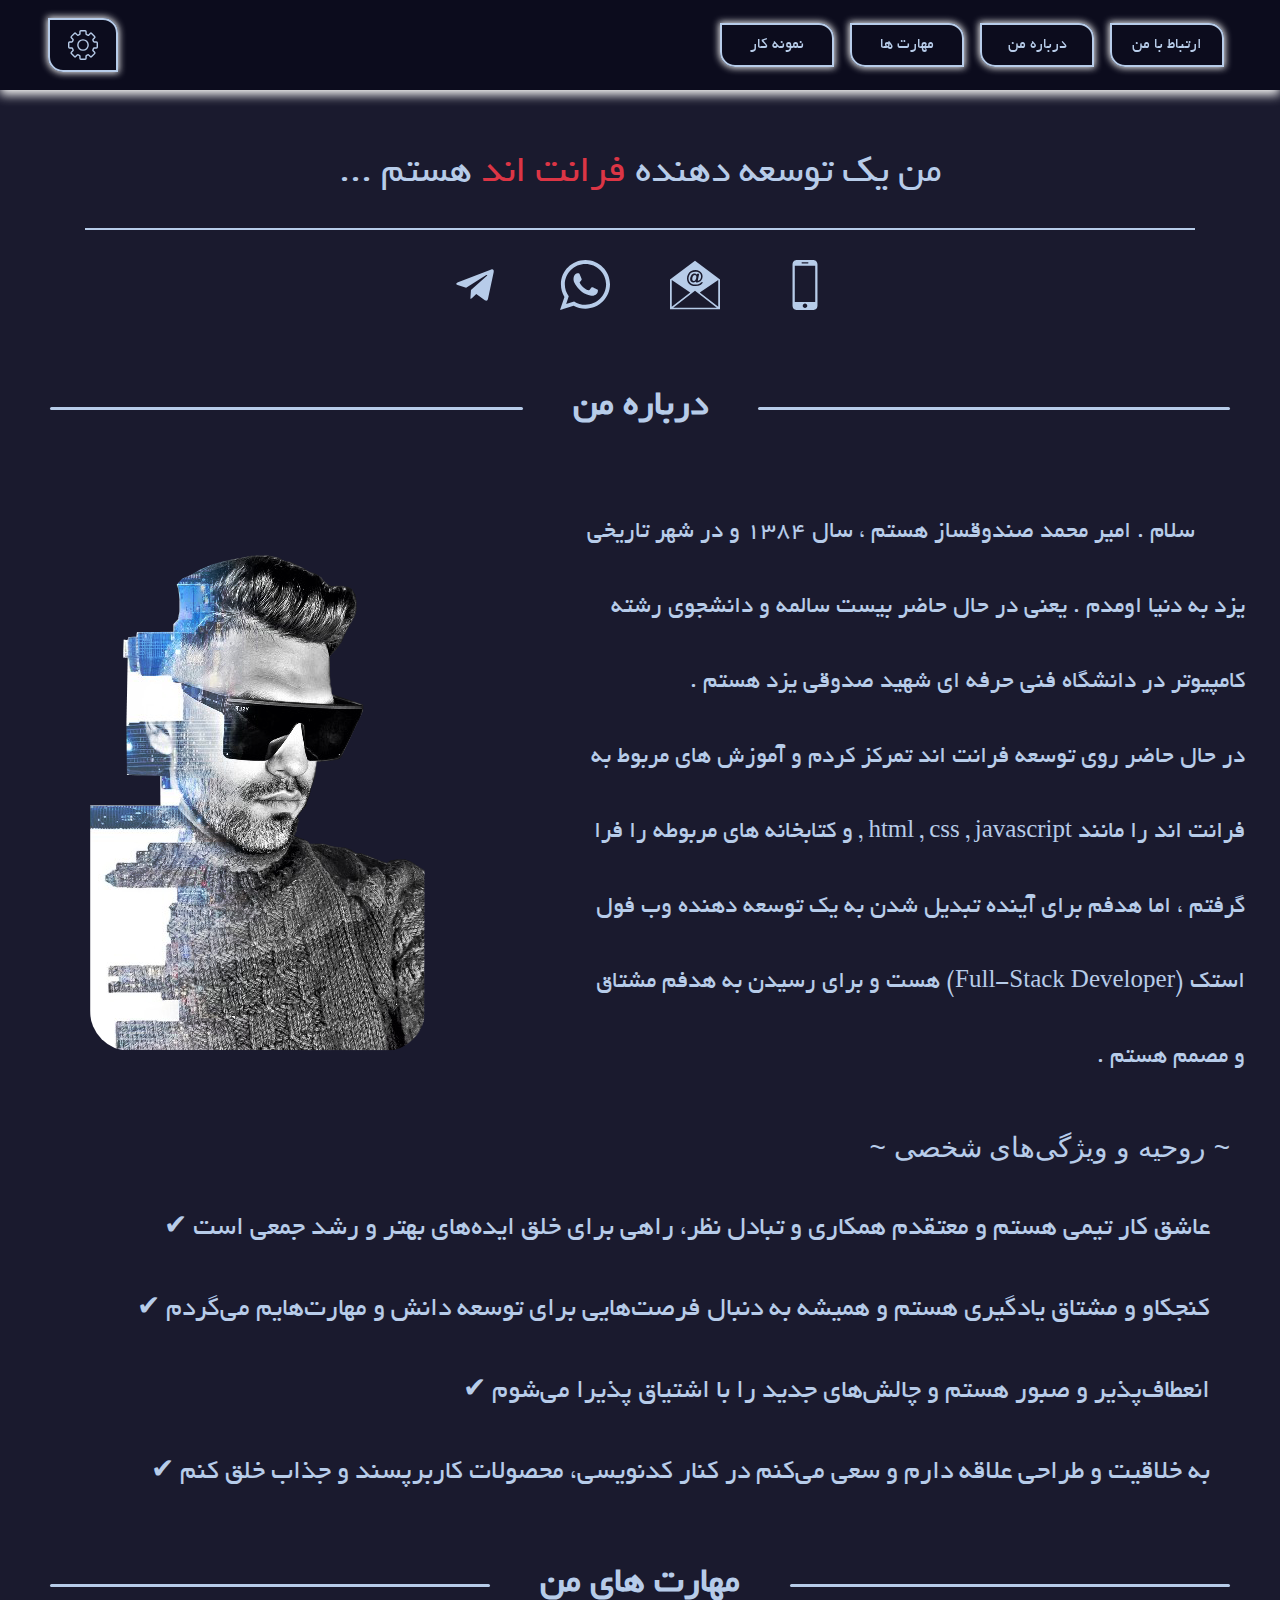
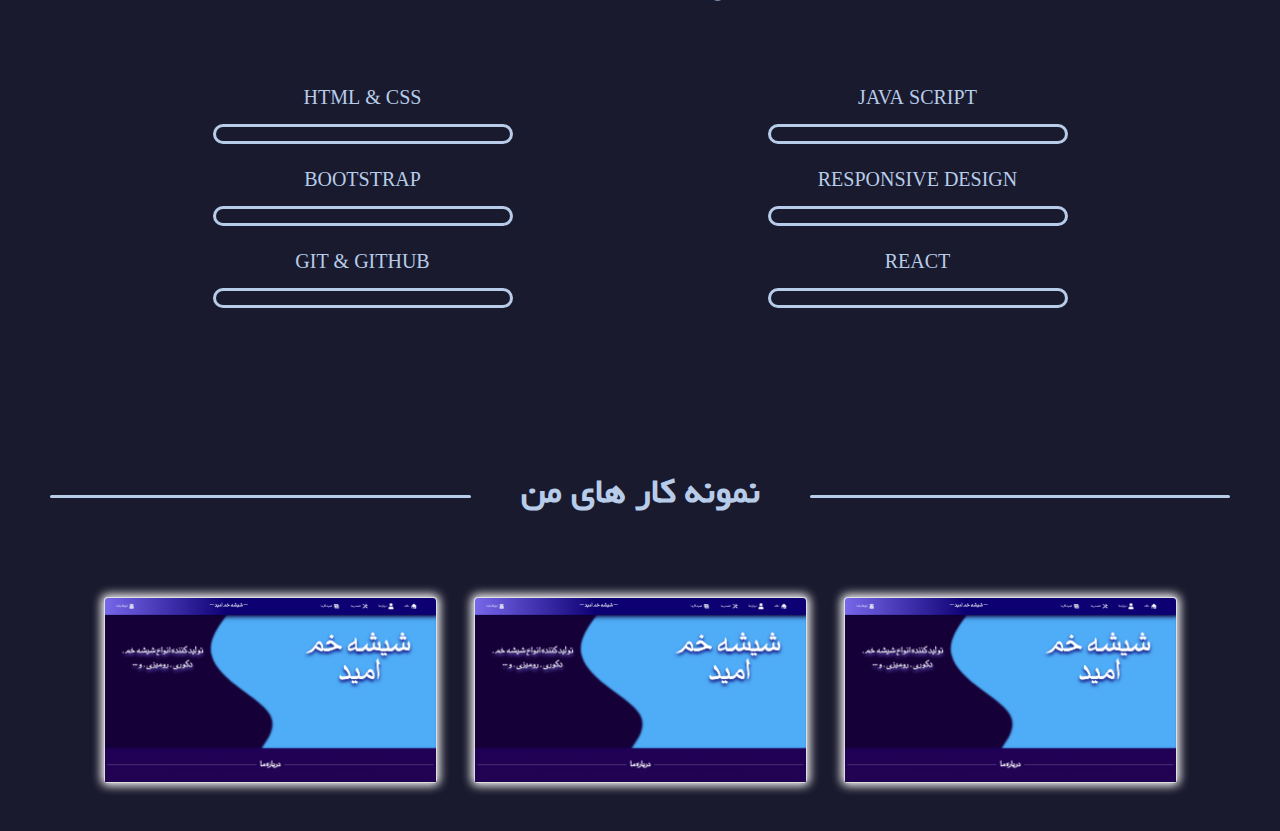
==== index.html @ 73af77d0 "set target _blank" ====
<!DOCTYPE html>
<html lang="en">
  <head>
    <meta charset="UTF-8" />
    <meta name="viewport" content="width=device-width, initial-scale=1.0" />
    <meta
      name="google-site-verification"
      content="hA2cEcBnHkca68DsJ3HwuoeUpoVHyg4Tw67omE3c-Tk"
    />
    <link rel="stylesheet" href="css/bootstrap.min.css" />
    <link rel="stylesheet" href="css/style_personalSite.css" />

    <title>AmirMohammad Sandoghsaz</title>
  </head>
  <body class="">
    <!--HEADER-->

    <header class="header">
      <nav class="header-nav">
        <div class="d-flex">
          <button
            class="header-setting-icon btn"
            type="button"
            data-toggle="modal"
            data-target="#myModal"
          >
            <?xml version="1.0" ?><svg
              data-name="Livello 1"
              id="Livello_1"
              class="img-setting"
              viewBox="0 0 128 128"
              xmlns="http://www.w3.org/2000/svg"
            >
              <title />
              <path
                d="M64,39A25,25,0,1,0,89,64,25,25,0,0,0,64,39Zm0,44A19,19,0,1,1,83,64,19,19,0,0,1,64,83Z"
              />
              <path
                d="M121,48h-8.93a1,1,0,0,1-.94-.68,49.9,49.9,0,0,0-2-4.85,1,1,0,0,1,.18-1.15L115.62,35a7,7,0,0,0,0-9.9L102.89,12.38a7,7,0,0,0-9.9,0l-6.31,6.31a1,1,0,0,1-1.15.18,49.76,49.76,0,0,0-4.85-2,1,1,0,0,1-.68-.94V7a7,7,0,0,0-7-7H55a7,7,0,0,0-7,7v8.93a1,1,0,0,1-.68.94,49.9,49.9,0,0,0-4.85,2,1,1,0,0,1-1.15-.18L35,12.38a7,7,0,0,0-9.9,0L12.38,25.11a7,7,0,0,0,0,9.9l6.31,6.31a1,1,0,0,1,.18,1.15,49.76,49.76,0,0,0-2,4.85,1,1,0,0,1-.94.68H7a7,7,0,0,0-7,7V73a7,7,0,0,0,7,7h8.93a1,1,0,0,1,.94.68,49.9,49.9,0,0,0,2,4.85,1,1,0,0,1-.18,1.15L12.38,93a7,7,0,0,0,0,9.9l12.73,12.73a7,7,0,0,0,9.9,0l6.31-6.31a1,1,0,0,1,1.15-.18,49.76,49.76,0,0,0,4.85,2,1,1,0,0,1,.68.94V121a7,7,0,0,0,7,7H73a7,7,0,0,0,7-7v-8.93a1,1,0,0,1,.68-.94,49.9,49.9,0,0,0,4.85-2,1,1,0,0,1,1.15.18L93,115.62a7,7,0,0,0,9.9,0l12.73-12.73a7,7,0,0,0,0-9.9l-6.31-6.31a1,1,0,0,1-.18-1.15,49.76,49.76,0,0,0,2-4.85,1,1,0,0,1,.94-.68H121a7,7,0,0,0,7-7V55A7,7,0,0,0,121,48Zm1,25a1,1,0,0,1-1,1h-8.93a7,7,0,0,0-6.6,4.69,43.9,43.9,0,0,1-1.76,4.26,7,7,0,0,0,1.35,8l6.31,6.31a1,1,0,0,1,0,1.41L98.65,111.38a1,1,0,0,1-1.41,0l-6.31-6.31a7,7,0,0,0-8-1.35,43.88,43.88,0,0,1-4.27,1.76,7,7,0,0,0-4.68,6.6V121a1,1,0,0,1-1,1H55a1,1,0,0,1-1-1v-8.93a7,7,0,0,0-4.69-6.6,43.9,43.9,0,0,1-4.26-1.76,7,7,0,0,0-8,1.35l-6.31,6.31a1,1,0,0,1-1.41,0L16.62,98.65a1,1,0,0,1,0-1.41l6.31-6.31a7,7,0,0,0,1.35-8,43.88,43.88,0,0,1-1.76-4.27A7,7,0,0,0,15.93,74H7a1,1,0,0,1-1-1V55a1,1,0,0,1,1-1h8.93a7,7,0,0,0,6.6-4.69,43.9,43.9,0,0,1,1.76-4.26,7,7,0,0,0-1.35-8l-6.31-6.31a1,1,0,0,1,0-1.41L29.35,16.62a1,1,0,0,1,1.41,0l6.31,6.31a7,7,0,0,0,8,1.35,43.88,43.88,0,0,1,4.27-1.76A7,7,0,0,0,54,15.93V7a1,1,0,0,1,1-1H73a1,1,0,0,1,1,1v8.93a7,7,0,0,0,4.69,6.6,43.9,43.9,0,0,1,4.26,1.76,7,7,0,0,0,8-1.35l6.31-6.31a1,1,0,0,1,1.41,0l12.73,12.73a1,1,0,0,1,0,1.41l-6.31,6.31a7,7,0,0,0-1.35,8,43.88,43.88,0,0,1,1.76,4.27,7,7,0,0,0,6.6,4.68H121a1,1,0,0,1,1,1Z"
              />
            </svg>
          </button>
        </div>

        <!-- BURGER BUTTON -->
        <div class="burger-btn-wrapper open-btn">
          <div class="burger-line"></div>
          <div class="burger-line"></div>
          <div class="burger-line"></div>
          <div class="burger-line"></div>
        </div>

        <!-- NAVBAR LIST -->

        <ul class="header-list">
          <li class="nav-item">
            <a href="#contact-me-section" class="nav-link" id="contact-me"
              >ارتباط با من</a
            >
          </li>
          <li class="nav-item">
            <a href="#about" class="nav-link" id="about-me"> درباره من</a>
          </li>
          <li class="nav-item">
            <a href="#personal-skill" class="nav-link" id="skills"> مهارت ها</a>
          </li>
          <li class="nav-item">
            <a href="#sampel" class="nav-link" id="sampels">نمونه کار</a>
          </li>
        </ul>
        <!-- OVERLAY -->
      </nav>
    </header>

    <!-- MODAL SETTING -->
    <div class="modal fade" id="myModal">
      <div class="modal-dialog">
        <div class="modal-content modal-coustom">
          <!-- Modal Header -->
          <div class="modal-header modal-header-coustom" dir="rtl">
            <h4 class="modal-title" id="setting">تنظیمات</h4>
            <button
              type="button"
              class="close ml-0 btn-close"
              data-dismiss="modal"
            >
              &times;
            </button>
          </div>

          <!-- Modal body -->
          <div class="modal-body modal-body-coustom text-center" dir="rtl">
            <div class="site-mood d-flex justify-content-around">
              <h5 id="siteMood">حالت سایت :</h5>

              <div class="container-day-night- d-flex">
                <button class="day-mood">
                  <?xml version="1.0" encoding="utf-8"?>
                  <!-- Generator: Adobe Illustrator 16.0.0, SVG Export Plug-In . SVG Version: 6.00 Build 0)  -->
                  <!DOCTYPE svg PUBLIC "-//W3C//DTD SVG 1.1//EN" "http://www.w3.org/Graphics/SVG/1.1/DTD/svg11.dtd">
                  <svg
                    version="1.1"
                    id="Layer_1"
                    class="day-mood-img"
                    xmlns="http://www.w3.org/2000/svg"
                    xmlns:xlink="http://www.w3.org/1999/xlink"
                    x="0px"
                    y="0px"
                    width="128px"
                    height="128px"
                    viewBox="0 0 128 128"
                    enable-background="new 0 0 128 128"
                    xml:space="preserve"
                  >
                    <g>
                      <g>
                        <path
                          d="M64,20c2.211,0,4-1.789,4-4V8c0-2.211-1.789-4-4-4s-4,1.789-4,4v8C60,18.211,61.789,20,64,20z M64,108
        c-2.211,0-4,1.789-4,4v8c0,2.211,1.789,4,4,4s4-1.789,4-4v-8C68,109.789,66.211,108,64,108z M120,60h-8c-2.211,0-4,1.789-4,4
        s1.789,4,4,4h8c2.211,0,4-1.789,4-4S122.211,60,120,60z M16,60H8c-2.211,0-4,1.789-4,4s1.789,4,4,4h8c2.211,0,4-1.789,4-4
        S18.211,60,16,60z M100.77,21.574l-5.656,5.656c-1.563,1.563-1.563,4.094,0,5.656s4.094,1.563,5.656,0l5.656-5.656
        c1.563-1.563,1.563-4.094,0-5.656S102.332,20.012,100.77,21.574z M27.23,95.113l-5.656,5.656c-1.563,1.563-1.563,4.094,0,5.656
        s4.094,1.563,5.656,0l5.656-5.656c1.563-1.563,1.563-4.094,0-5.656S28.793,93.551,27.23,95.113z M27.23,32.887
        c1.563,1.563,4.094,1.563,5.656,0s1.563-4.094,0-5.656l-5.656-5.656c-1.563-1.563-4.094-1.563-5.656,0s-1.563,4.094,0,5.656
        L27.23,32.887z M100.77,95.113c-1.563-1.563-4.094-1.563-5.656,0s-1.563,4.094,0,5.656l5.656,5.656
        c1.563,1.563,4.094,1.563,5.656,0s1.563-4.094,0-5.656L100.77,95.113z M64,28c-19.883,0-36,16.117-36,36s16.117,36,36,36
        s36-16.117,36-36S83.883,28,64,28z M64,92c-15.438,0-28-12.563-28-28s12.563-28,28-28s28,12.563,28,28S79.438,92,64,92z"
                        />
                      </g>
                    </g>
                  </svg>
                </button>

                <button class="night-mood">
                  <?xml version="1.0" encoding="iso-8859-1"?>
                  <!-- Generator: Adobe Illustrator 16.0.0, SVG Export Plug-In . SVG Version: 6.00 Build 0)  -->
                  <!DOCTYPE svg PUBLIC "-//W3C//DTD SVG 1.1//EN" "http://www.w3.org/Graphics/SVG/1.1/DTD/svg11.dtd">
                  <svg
                    version="1.1"
                    class="night-mood-img"
                    id="Capa_1"
                    xmlns="http://www.w3.org/2000/svg"
                    xmlns:xlink="http://www.w3.org/1999/xlink"
                    x="0px"
                    y="0px"
                    width="679.189px"
                    height="679.189px"
                    viewBox="0 0 679.189 679.189"
                    style="enable-background: new 0 0 679.189 679.189"
                    xml:space="preserve"
                  >
                    <g>
                      <path
                        d="M634.419,249.837c-11.261-41.715-30.148-80.709-57.585-117.478c-27.437-36.686-60.594-66.942-100.471-89.613
      C437.41,20.569,395.653,5.977,351.16,0.206c-9.233-1.154-16.455,2.556-21.253,10.8c-4.873,8.409-4.188,16.571,1.542,23.99
      c36.786,47.486,56.793,100.825,60.668,160.76c3.858,59.522-9.621,114.923-39.415,166.943
      c-26.241,45.754-61.749,82.028-107.816,108.574c-45.903,26.464-95.45,39.406-148.394,39.406c-17,0-29.753-0.741-38.252-2.308
      c-9.662-0.742-16.793,2.803-21.253,10.8c-4.814,8.656-4.683,16.652,1.542,24.732c28.937,37.593,62.268,66.776,98.929,87.717
      c55.31,31.657,111.683,47.568,169.259,47.568c59.902,0,115.879-15.581,168.485-46.332c52.894-31.08,94.815-72.63,125.211-125.228
      c22.936-39.736,37.099-82.358,42.507-127.536C648.327,334.834,645.565,291.223,634.419,249.837z M563.313,483.64
      c-26.604,46.002-62.993,82.358-108.979,108.986c-45.985,26.629-95.062,39.819-147.619,39.819
      c-52.556,0-102.029-13.521-148.006-40.231c-21.262-12.283-38.64-25.474-52.944-38.994c58.739-1.566,113.233-17.396,163.852-47.568
      c50.627-30.091,90.668-70.734,120.183-121.683c29.612-51.114,45.021-106.267,45.598-165.376
      c0.585-59.193-12.754-114.428-40.569-165.459c22.021,7.337,42.004,16.818,59.894,27.041
      c84.131,48.146,135.723,134.956,146.077,223.745C607.823,364.348,595.449,428.074,563.313,483.64z"
                      />
                    </g>
                    <g></g>
                    <g></g>
                    <g></g>
                    <g></g>
                    <g></g>
                    <g></g>
                    <g></g>
                    <g></g>
                    <g></g>
                    <g></g>
                    <g></g>
                    <g></g>
                    <g></g>
                    <g></g>
                    <g></g>
                  </svg>
                </button>
              </div>
            </div>

            <div class="site-language d-flex justify-content-around">
              <h5 id="siteLanguage">زبان سایت :</h5>
              <div class="dropdown d-flex">
                <button
                  dir="rtl"
                  type="button"
                  class="btn dropdown-toggle language-btn"
                  data-toggle="dropdown"
                >
                  فارسی
                </button>

                <div class="dropdown-menu language-menu text-center">
                  <a class="dropdown-item languages" href="#fa">فارسی</a>
                  <a class="dropdown-item languages" href="#en">English</a>
                  <a class="dropdown-item languages" href="#ar">العربیه</a>
                </div>
              </div>
            </div>
          </div>
        </div>
      </div>
    </div>

    <!-- BANER SITE -->

    <section
      class="section container text-center"
      id="contact-me-section"
      dir="rtl"
    >
      <h1 class="baner-site" id="siteBaner">
        من یک توسعه دهنده <span class="text-danger">فرانت اند</span> هستم ...
      </h1>
      <div class="line"></div>
      <div class="contact d-flex justify-content-center">
        <a target="_blank" type="button" href="tel:09104057136" class="btn-contact">
          <?xml version="1.0" encoding="iso-8859-1"?>
          <!-- Generator: Adobe Illustrator 16.0.0, SVG Export Plug-In . SVG Version: 6.00 Build 0)  -->
          <!DOCTYPE svg PUBLIC "-//W3C//DTD SVG 1.1//EN" "http://www.w3.org/Graphics/SVG/1.1/DTD/svg11.dtd">
          <svg
            version="1.1"
            class="img-contact"
            id="Capa_1"
            xmlns="http://www.w3.org/2000/svg"
            xmlns:xlink="http://www.w3.org/1999/xlink"
            x="0px"
            y="0px"
            width="792px"
            height="792px"
            viewBox="0 0 792 792"
            style="enable-background: new 0 0 792 792"
            xml:space="preserve"
          >
            <g>
              <path
                d="M521.806,792c0,0,71.889,0,71.889-71.997V71.997C593.694,0,521.806,0,521.806,0H270.194c0,0-71.889,0-71.889,71.997
              v648.006C198.306,792,270.194,792,270.194,792H521.806z M396,762.022c-19.841,0-35.944-16.104-35.944-35.944
              c0-19.842,16.103-35.944,35.944-35.944c19.842,0,35.944,16.103,35.944,35.944C431.944,745.919,415.842,762.022,396,762.022z
               M342.083,43.888c0-4.457,2.121-7.944,4.78-7.944h98.272c2.624,0,4.781,3.559,4.781,7.944v2.121c0,4.457-2.157,7.944-4.781,7.944
              h-98.272c-2.624,0-4.78-3.559-4.78-7.944V43.888z M234.25,89.861h323.5v575.111h-323.5V89.861z"
              />
            </g>
            <g></g>
            <g></g>
            <g></g>
            <g></g>
            <g></g>
            <g></g>
            <g></g>
            <g></g>
            <g></g>
            <g></g>
            <g></g>
            <g></g>
            <g></g>
            <g></g>
            <g></g>
          </svg>
        </a>

        <a target="_blank" type="button" href="mailto:amireyone@gmail.com" class="btn-contact">
          <?xml version="1.0" encoding="iso-8859-1"?>
          <!-- Generator: Adobe Illustrator 16.0.0, SVG Export Plug-In . SVG Version: 6.00 Build 0)  -->
          <!DOCTYPE svg PUBLIC "-//W3C//DTD SVG 1.1//EN" "http://www.w3.org/Graphics/SVG/1.1/DTD/svg11.dtd">
          <svg
            version="1.1"
            class="img-contact"
            id="Capa_1"
            xmlns="http://www.w3.org/2000/svg"
            xmlns:xlink="http://www.w3.org/1999/xlink"
            x="0px"
            y="0px"
            width="79.536px"
            height="79.536px"
            viewBox="0 0 79.536 79.536"
            style="enable-background: new 0 0 79.536 79.536"
            xml:space="preserve"
          >
            <g>
              <path
                d="M39.773,1.31L0,31.004v47.222h79.536V31.004L39.773,1.31z M28.77,22.499
		c1.167-2.133,2.775-3.739,4.815-4.805c2.035-1.075,4.357-1.616,6.983-1.616c2.214,0,4.191,0.435,5.921,1.292
		c1.729,0.87,3.045,2.094,3.967,3.687c0.9,1.595,1.367,3.334,1.367,5.217c0,2.247-0.694,4.279-2.082,6.097
		c-1.74,2.292-3.961,3.436-6.68,3.436c-0.732,0-1.279-0.122-1.654-0.38c-0.365-0.262-0.621-0.632-0.743-1.129
		c-1.022,1.012-2.231,1.52-3.589,1.52c-1.465,0-2.679-0.507-3.643-1.509c-0.966-1.012-1.447-2.361-1.447-4.031
		c0-2.084,0.578-3.966,1.743-5.672c1.416-2.084,3.218-3.13,5.424-3.13c1.571,0,2.731,0.601,3.475,1.805l0.331-1.468h3.5
		l-1.998,9.479c-0.125,0.606-0.187,0.986-0.187,1.163c0,0.228,0.052,0.38,0.149,0.497c0.099,0.111,0.223,0.165,0.357,0.165
		c0.436,0,0.979-0.248,1.646-0.769c0.901-0.663,1.627-1.574,2.181-2.695c0.554-1.129,0.839-2.299,0.839-3.508
		c0-2.165-0.782-3.977-2.352-5.445c-1.573-1.45-3.77-2.185-6.578-2.185c-2.393,0-4.417,0.487-6.077,1.468
		c-1.66,0.966-2.913,2.343-3.765,4.114c-0.839,1.76-1.258,3.607-1.258,5.52c0,1.856,0.479,3.552,1.411,5.074
		c0.945,1.533,2.26,2.641,3.956,3.345c1.696,0.697,3.643,1.046,5.828,1.046c2.097,0,3.909-0.293,5.432-0.881
		c1.522-0.587,2.739-1.457,3.666-2.641h2.807c-0.88,1.792-2.227,3.192-4.049,4.215c-2.092,1.163-4.64,1.74-7.644,1.74
		c-2.918,0-5.426-0.487-7.542-1.468c-2.121-0.986-3.689-2.434-4.73-4.35c-1.028-1.918-1.535-4.008-1.535-6.268
		C27.017,26.952,27.595,24.64,28.77,22.499z M2.804,31.941l29.344,19.68L2.804,74.333V31.941z M5.033,75.844l34.74-26.885
		l34.729,26.885H5.033z M76.729,74.333L47.391,51.621l29.339-19.68V74.333z M41.205,24.661c0.466,0.531,0.699,1.295,0.699,2.292
		c0,0.891-0.174,1.856-0.513,2.879c-0.334,1.036-0.743,1.826-1.209,2.361c-0.318,0.375-0.658,0.652-0.992,0.826
		c-0.439,0.249-0.906,0.37-1.41,0.37c-0.674,0.006-1.23-0.264-1.691-0.794c-0.45-0.531-0.673-1.346-0.673-2.465
		c0-0.839,0.158-1.805,0.487-2.889c0.329-1.088,0.81-1.916,1.453-2.509c0.647-0.588,1.346-0.881,2.1-0.881
		C40.162,23.856,40.749,24.125,41.205,24.661z"
              />
            </g>
            <g></g>
            <g></g>
            <g></g>
            <g></g>
            <g></g>
            <g></g>
            <g></g>
            <g></g>
            <g></g>
            <g></g>
            <g></g>
            <g></g>
            <g></g>
            <g></g>
            <g></g>
          </svg>
        </a>

        <a target="_blank" type="button" href="https://wa.me/+989104057136" class="btn-contact">
          <?xml version="1.0" encoding="iso-8859-1"?>
          <!-- Generator: Adobe Illustrator 16.0.0, SVG Export Plug-In . SVG Version: 6.00 Build 0)  -->
          <!DOCTYPE svg PUBLIC "-//W3C//DTD SVG 1.1//EN" "http://www.w3.org/Graphics/SVG/1.1/DTD/svg11.dtd">
          <svg
            version="1.1"
            id="Capa_1"
            class="img-contact"
            xmlns="http://www.w3.org/2000/svg"
            xmlns:xlink="http://www.w3.org/1999/xlink"
            x="0px"
            y="0px"
            width="90px"
            height="90px"
            viewBox="0 0 90 90"
            style="enable-background: new 0 0 90 90"
            xml:space="preserve"
          >
            <g>
              <path
                id="WhatsApp"
                d="M90,43.841c0,24.213-19.779,43.841-44.182,43.841c-7.747,0-15.025-1.98-21.357-5.455L0,90l7.975-23.522
		c-4.023-6.606-6.34-14.354-6.34-22.637C1.635,19.628,21.416,0,45.818,0C70.223,0,90,19.628,90,43.841z M45.818,6.982
		c-20.484,0-37.146,16.535-37.146,36.859c0,8.065,2.629,15.534,7.076,21.61L11.107,79.14l14.275-4.537
		c5.865,3.851,12.891,6.097,20.437,6.097c20.481,0,37.146-16.533,37.146-36.857S66.301,6.982,45.818,6.982z M68.129,53.938
		c-0.273-0.447-0.994-0.717-2.076-1.254c-1.084-0.537-6.41-3.138-7.4-3.495c-0.993-0.358-1.717-0.538-2.438,0.537
		c-0.721,1.076-2.797,3.495-3.43,4.212c-0.632,0.719-1.263,0.809-2.347,0.271c-1.082-0.537-4.571-1.673-8.708-5.333
		c-3.219-2.848-5.393-6.364-6.025-7.441c-0.631-1.075-0.066-1.656,0.475-2.191c0.488-0.482,1.084-1.255,1.625-1.882
		c0.543-0.628,0.723-1.075,1.082-1.793c0.363-0.717,0.182-1.344-0.09-1.883c-0.27-0.537-2.438-5.825-3.34-7.977
		c-0.902-2.15-1.803-1.792-2.436-1.792c-0.631,0-1.354-0.09-2.076-0.09c-0.722,0-1.896,0.269-2.889,1.344
		c-0.992,1.076-3.789,3.676-3.789,8.963c0,5.288,3.879,10.397,4.422,11.113c0.541,0.716,7.49,11.92,18.5,16.223
		C58.2,65.771,58.2,64.336,60.186,64.156c1.984-0.179,6.406-2.599,7.312-5.107C68.398,56.537,68.398,54.386,68.129,53.938z"
              />
            </g>
            <g></g>
            <g></g>
            <g></g>
            <g></g>
            <g></g>
            <g></g>
            <g></g>
            <g></g>
            <g></g>
            <g></g>
            <g></g>
            <g></g>
            <g></g>
            <g></g>
            <g></g>
          </svg>
        </a>

        <a target="_blank" type="button" href="https://t.me/Amireyone10" class="btn-contact">
          <?xml version="1.0" encoding="UTF-8"?><!DOCTYPE svg PUBLIC "-//W3C//DTD SVG 1.1//EN" "http://www.w3.org/Graphics/SVG/1.1/DTD/svg11.dtd">
          <svg
            xmlns="http://www.w3.org/2000/svg"
            xmlns:xlink="http://www.w3.org/1999/xlink"
            version="1.1"
            id="mdi-telegram"
            width="24"
            height="24"
            class="img-contact"
            viewBox="0 0 24 24"
          >
            <path
              d="M9.78,18.65L10.06,14.42L17.74,7.5C18.08,7.19 17.67,7.04 17.22,7.31L7.74,13.3L3.64,12C2.76,11.75 2.75,11.14 3.84,10.7L19.81,4.54C20.54,4.21 21.24,4.72 20.96,5.84L18.24,18.65C18.05,19.56 17.5,19.78 16.74,19.36L12.6,16.3L10.61,18.23C10.38,18.46 10.19,18.65 9.78,18.65Z"
            />
          </svg>
        </a>
      </div>
    </section>

    <!-- SECTION ABOUT -->

    <section class="section text-right" id="about">
      <div class="line-text mb-5" id="info-us">درباره من</div>

      <div class="content row">
        <div class="my-img col-lg-5 col-md-12 col-12 m-auto">
          <img src="./img/Untitled-1.png" alt="" class="my-img-img" />
        </div>

        <div class="text-about col-lg-7 col-md-12 col-12 m-auto">
          <p class="p-about" dir="rtl" id="p-about">
            سلام . <b>امیر محمد صندوقساز</b> هستم ، سال 1384 و در شهر تاریخی یزد
            به دنیا اومدم . یعنی در حال حاضر بیست سالمه و دانشجوی رشته کامپیوتر
            در دانشگاه فنی حرفه ای شهید صدوقی یزد هستم . <br />
            در حال حاضر روی توسعه فرانت اند تمرکز کردم و آموزش های مربوط به
            فرانت اند را مانند <b>html , css , javascript</b> , و
            <b>کتابخانه های مربوطه</b> را فرا گرفتم ، اما هدفم برای آینده تبدیل
            شدن به یک <b>توسعه دهنده وب فول استک (Full-Stack Developer) </b>هست
            و برای رسیدن به هدفم مشتاق و مصمم هستم . <br />
          </p>
        </div>
      </div>

      <div class="personal-characteristic text-about" dir="rtl">


        <h3 class="mb-4" id="personal-characteristic">~ روحیه و ویژگی‌های شخصی ~<h3>


        <ul dir="ltr" class="personal-characteristic-list">
          <li id="personal-item1" class="mt-5">
            ✔ عاشق کار تیمی هستم و معتقدم همکاری و تبادل نظر، راهی برای خلق
            ایده‌های بهتر و رشد جمعی است
          </li>
          <li id="personal-item2" class="mt-5">
            ✔ کنجکاو و مشتاق یادگیری هستم و همیشه به دنبال فرصت‌هایی برای توسعه
            دانش و مهارت‌هایم می‌گردم
          </li>
          <li id="personal-item3" class="mt-5">
            ✔ انعطاف‌پذیر و صبور هستم و چالش‌های جدید را با اشتیاق پذیرا می‌شوم
          </li>
          <li id="personal-item4" class="mt-5">
            ✔ به خلاقیت و طراحی علاقه دارم و سعی می‌کنم در کنار کدنویسی، محصولات
            کاربرپسند و جذاب خلق کنم
          </li>
        </ul>
      </div>
    </section>
    <!-- SECTION PERSONAL-SKILL -->
    <section class="section" id="personal-skill">
      <div class="line-text mb-5" id="my-skills">مهارت های من</div>

      <div class="container row skill-items-contaner text-center w-100">
        <div class="skill text-center col-md-6 col-12">
          <label for="html" class="text-skill mb-2 mt-4">HTML & CSS</label>
          <div class="skill-item m-auto" name="html">
            <div class="skill-level html"></div>
          </div>
        </div>

        <div class="skill text-center col-md-6 col-12">
          <label for="html" class="text-skill mb-2 mt-4">JAVA SCRIPT</label>
          <div class="skill-item m-auto" name="html">
            <div class="skill-level javascript"></div>
          </div>
        </div>
        <div class="skill text-center col-md-6 col-12">
          <label for="html" class="text-skill mb-2 mt-4">BOOTSTRAP</label>
          <div class="skill-item m-auto" name="html">
            <div class="skill-level boot"></div>
          </div>
        </div>
        <div class="skill text-center col-md-6 col-12">
          <label for="html" class="text-skill mb-2 mt-4"
            >RESPONSIVE DESIGN</label
          >
          <div class="skill-item m-auto" name="html">
            <div class="skill-level responsive"></div>
          </div>
        </div>
        <div class="skill text-center col-md-6 col-12">
          <label for="html" class="text-skill mb-2 mt-4">GIT & GITHUB</label>
          <div class="skill-item m-auto" name="html">
            <div class="skill-level git"></div>
          </div>
        </div>
        <div class="skill text-center col-md-6 col-12">
          <label for="html" class="text-skill mb-2 mt-4">REACT</label>
          <div class="skill-item m-auto" name="html">
            <div class="skill-level react"></div>
          </div>
        </div>
      </div>
    </section>

    <!-- SECTION SAMPELS -->

    <section class="section mb-5" id="sampel">
      <div class="line-text mb-5" id="my-sampels">نمونه کار های من</div>

      <div class="container row m-auto">
        <div class="col-xl-4 col-lg-4 col-sm-6 col-6 p-0 mt-4">
          <div
            class="card sampel m-auto"
            data-toggle="tooltip"
            title="شیشه خم امید"
          >
            <a target="_blank" href="https://amireyone.github.io/Shihe_Kham_Omid/">
              <img src="./img/shishe2.png" class="card-img-top" alt="" />
            </a>
          </div>
        </div>
        <div class="col-xl-4 col-lg-4 col-sm-6 col-6 p-0 mt-4">
          <div class="card sampel m-auto">
            <a target="_blank" href="https://amireyone.github.io/Shihe_Kham_Omid/">
              <img src="./img/shishe2.png" class="card-img-top" alt="" />
            </a>
          </div>
        </div>
        <div class="col-xl-4 col-lg-4 col-sm-6 col-6 p-0 mt-4">
          <div class="card sampel m-auto">
            <a  target="_blank" href="https://amireyone.github.io/Shihe_Kham_Omid/">
              <img src="./img/shishe2.png" class="card-img-top" alt="" />
            </a>
          </div>
        </div>
      </div>
    </section>

    <script src="https://cdn.jsdelivr.net/npm/jquery@3.7.1/dist/jquery.slim.min.js"></script>
    <script src="https://cdn.jsdelivr.net/npm/popper.js@1.16.1/dist/umd/popper.min.js"></script>
    <script src="https://cdn.jsdelivr.net/npm/bootstrap@4.6.2/dist/js/bootstrap.bundle.min.js"></script>
    <script src="js/js_personalSite.js"></script>
    <script src="js/language_site.js"></script>
  </body>
</html>
---- css/style_personalSite.css ----
* {
  margin: 0;
  padding: 0;
  box-sizing: border-box;
}
@font-face {
  font-family: "b yekan";
  src: url("../font/Yekan.ttf");
}
:root {
  --bg-dark: #e6f2ff;
  --text-dark: #1e3a8a;
  --bg-nav-dark: #9ee3cc;
  --bg-nav-dark-shadow: rgba(10, 2, 60, 0.726);
  --bg-opened-nav-dark: #9ee3ccbe;
  --skill-level: rgb(3, 15, 85);
  --bg-nav-item : #10b981;
}

.dark-them {
  --bg-dark: #1a1a2e;
  --bg-nav-dark: #0c0c1d;
  --text-dark: #b7cce9;
  --bg-opened-nav-dark: #13131dea;
  --bg-nav-dark-shadow: #f5f5f5;
  --skill-level: rgb(189, 187, 221);
  --bg-nav-item : #281c41;
}

body {
  background: var(--bg-dark);
}

html {
  scroll-behavior: smooth;
}
a {
  text-decoration: none;
  color: inherit;
}
a:hover {
  color: inherit;
}
ul {
  list-style-type: none;
}

/* header */

.header {
  background: var(--bg-nav-dark);
  color: var(--text-dark);
  font-family: "b yekan";
  font-weight: normal;
  padding: 0.5rem 3rem;
  box-shadow: 0 5px 10px var(--bg-nav-dark-shadow);
  position: fixed;
  width: 100%;
  top: 0;
  left: 0;
  z-index: 100000;
}
.header .header-nav {
  display: flex;
  align-items: center;
  justify-content: space-between;
  margin: 5px 0;
}

/* header contact me */
.header .header-contactMe,
.header-setting-icon {
  flex-direction: column;
  text-align: center;
  width: 100px;
  border: 2px solid var(--text-dark);
  padding: 10px;
  border-radius: 0px 15px 0px 15px;
  transition: all 0.3s;
  cursor: pointer;
  box-shadow: 0px 0px 7px 1px var(--bg-nav-dark-shadow);
}
.header .header-contactMe:hover,
.header-setting-icon:hover {
  transform: scale(1.1);
  -webkit-transform: scale(1.1);
  -moz-transform: scale(1.1);
  -ms-transform: scale(1.1);
  -o-transform: scale(1.1);
}
.header .header-nav .header-contactMe .contact-link {
  height: 100%;
  width: 100%;
  margin: 0 auto;
}
.img-setting {
  width: 30px;
  fill: var(--text-dark);
}
.header-setting-icon {
  width: 70px;
  background-color: transparent;
}


/* header list */

.header .header-list {
  display: flex;
  align-items: center;
  
  direction: rtl;
  margin: 0;
}
.header .header-list .nav-item {
  margin: 10px 0.5rem;
  width: fit-content;
  border: 2px solid var(--text-dark);
  border-radius: 0px 15px 0px 15px;
  transition: all 0.3s;
  box-shadow: 0px 0px 7px 1px var(--bg-nav-dark-shadow);
  text-align: center;
  -webkit-transition: all 0.3s;
  -moz-transition: all 0.3s;
  -ms-transition: all 0.3s;
  -o-transition: all 0.3s;
}
.header .header-list .nav-item .nav-link {
  display: inline-block;
  min-width: 110px;
}
.header .header-list .nav-item:hover {
  transform: scale(1.1);
  -webkit-transform: scale(1.1);
}

/* burger button */

.header .header-nav .burger-btn-wrapper {
  width: 35px;
  height: 27px;
  flex-direction: column;
  align-items: center;
  justify-content: space-between;
  cursor: pointer;
  display: none;
  position: relative;
  z-index: 99;
}
.header .header-nav .burger-btn-wrapper .burger-line {
  width: 100%;
  height: 3px;
  border-radius: 10px;
  background: var(--text-dark);
  transition: all 0.3s ease;
  transform-origin: 1px;
  transition: all 0.3s;
}

/* open burger button */

.header .header-nav .burger-btn-wrapper.open-btn.change-icon .burger-line {
  background: var(--text-dark);
  transition: all 0.3s;
}

.header .header-nav .burger-btn-wrapper.open-btn.change-icon div:nth-child(1) {
  transform: translateX(15px) rotate(30deg);
  transition: all 0.3s;
  width: 70%;
}
.header .header-nav .burger-btn-wrapper.open-btn.change-icon div:nth-child(2) {
  opacity: 1;
  transform: translatey(-8px) translateX(-10px);
  width: 75%;
}
.header .header-nav .burger-btn-wrapper.open-btn.change-icon div:nth-child(3) {
  transform: translatey(8px) translateX(-10px);
  width: 75%;
}
.header .header-nav .burger-btn-wrapper.open-btn.change-icon div:nth-child(4) {
  transform: translateX(15px) rotate(-30deg);
  width: 70%;
}

/* SETTING MODAL */

/* site mood */
#myModal{
  z-index: 111111111;
}
.modal-coustom{
  box-shadow: 0px 0px 30px 10px var(--bg-nav-dark-shadow);
  border-radius: 20px;
 
}

.modal-header-coustom {
  font-family: "b yekan";
  background-color: var(--bg-nav-dark);
  color: var(--text-dark);
  border-radius: 20px 20px 0px 0px;

}
.modal-body-coustom {
  background-color: var(--bg-dark);
  color: var(--text-dark);
  height: 300px;
  border-radius:  0px 0px 20px 20px;
 
}
.btn-close {
  color: var(--text-dark);
  border: none;
}

.site-mood {
  font-family: "b yekan";
  display: flex;
  justify-content: center;
  align-items: center;
}
.day-mood,
.night-mood {
  background-color: transparent;
  border: none;
  cursor: pointer;
  transition: all 0.3s;
  margin: 10px 10px;
  box-shadow: 0px 0px 5px 3px var(--bg-nav-dark-shadow);
  padding: 10px;
  border: 2px solid var(--text-dark);
  border-radius: 0px 15px 0px 15px;
  transition: all 0.3s;
}
.day-mood-img,
.night-mood-img {
  width: 30px;
  height: 30px;
  background-color: transparent;
  fill: var(--text-dark);
}
.day-mood:hover,
.night-mood:hover {
  transform: scale(1.05);
}
/* langueges */
.img-language {
}
.img-language-icon {
  width: 50px;
  fill: var(--text-dark);
}
.site-language {
  margin-top: 40px;
  display: flex;
  font-family: "b yekan";
  
}
.language-btn {
  background-color: transparent;
  color: var(--text-dark);
  border-radius: 0px 15px 0px 15px;
  border: 2px solid var(--text-dark);
  box-shadow: 0px 0px 5px 3px var(--bg-nav-dark-shadow);
  width: 130px;
  margin-left: 10px;
}
.language-menu {
  background-color: transparent;
  border: none;
}
.languages {
  color: var(--text-dark) !important;
  border-radius: 0px 15px 0px 15px;
  border: 2px solid var(--text-dark);
  margin-top: 3px;
  cursor: pointer;
}

#contact-me-section{
  padding-top: 150px;
}

.baner-site {
  color: var(--text-dark);
  font-family: "b yekan";
}
.line {
  width: 100%;
  border-top: 2px solid var(--text-dark);
  margin-top: 30px;
}
.btn-contact {
  width: 70px;
  cursor: pointer;
  background: transparent;
  border: none;
  margin: 20px;
  padding: 10px;
  border-radius: 10px;
  transition: all 0.3s;
  
}
.btn-contact:hover {
  /*box-shadow: 0px 0px 7px 1px var(--bg-nav-dark-shadow);
  */transform: rotate(20deg);
 
}
.btn-contact .img-contact {
  width: 100%;
  height: 100%;
  fill: var(--text-dark);
  transition: all 0.5s;
  
}


.line-text {
  padding-top: 40px;
  display: flex;
  align-items: center;
  font-size: 38px;
  font-weight: bold;
  font-family: "b yekan";
  color: var(--text-dark);
}

.line-text::before,
.line-text::after {
  content: "";
  flex: 1;
  height: 3px;
  background-color: var(--text-dark);
  margin: 0 50px;
  border-radius: 3px;

}

.content{
  position: relative;
  z-index: -1 !important;
}
.text-about {
  padding: 10px 50px;
  color: var(--text-dark);
  font-size: 25px;
  line-height: 75px;
}
.p-about {
  text-indent: 2em;
  font-family: "b yekan";
  font-weight: 100;
}
.personal-characteristic-list {
  list-style-type: none !important;
  margin-right: 20px;
  font-family: "b yekan";
}
.my-img-img {
  border-radius: 40px;
}
.my-img {
  text-align: center;
  width: 100%;
}

    /* skill section */

    .skill-items-contaner{
      display: flex;
      margin: 0 auto;
      position: relative;
      z-index: -1;
      font-family: "b yekan";
      
    }
    #personal-skill{
      margin-bottom: 120px ; 
     
    }
    .text-skill{
      color: var(--text-dark);
      font-size: 20px;
    
    }
    .skill{
      align-items: center;
      
      
    }
    .skill-item{
      width: 300px;
      height: 20px;
      border-radius: 20px;
      border: 3px solid var(--text-dark);
      
      
}
.skill-level{
  width: 0;
  height: 100%;
  background-color: var(--skill-level);
  border-radius: 7px;
  transition: all 3s;
  z-index: 1 !important;
}

.skill-level.html.active {
  width: 80%
}
.skill-level.javascript.active{
  width: 60%;
}
.skill-level.boot.active{
  width: 60%;
}
.skill-level.responsive.active{
  width: 70%;
}
.skill-level.git.active{
  width: 30%;
}
.skill-level.react.active{
  width: 5%;
}

/* sampel */
.sampel{
  width: 90%;
  transition: all 0.3s;
  box-shadow: 0px 0px 10px 3px var(--bg-nav-dark-shadow);

}
.sampel:hover{
  transform: translateY(-10px);
  -webkit-transform: translateY(-10px);
  -moz-transform: translateY(-10px);
  -ms-transform: translateY(-10px);
  -o-transform: translateY(-10px);
}



    /* MOBILE STYLE */

@media screen and (max-width: 850px) {
  .header .header-nav {
    justify-content: space-between;
  }

  .header .header-nav .burger-btn-wrapper {
    display: flex;
  }

  .header .header-list {
    width: 100%;
    position: fixed;
    flex-direction: column;
    justify-content: center;
    background: var(--bg-opened-nav-dark);
    height: 100vh;
    right: -100%;
    top: 0;
    color: white;
    z-index: 13;
    transition: all 0.5s;
    backdrop-filter: blur(3px);
  }
  .header .header-list .nav-item .nav-link:hover {
    color: #f08 !important;
  }

  .header .header-nav.open-list .header-list {
    right: 0;
  }
  .header .header-nav {
    padding: 10px;
  }
  .header .header-list .nav-item {
    margin: 10px 0.5rem;
    border: 1px solid var(--text-dark) !important;
    width: 250px;
    color: var(--text-dark);
    text-align: center;
    border-radius: 0px 15px 0px 15px;
    transition: all 0.3s;
    background:var(--bg-nav-item);
    box-shadow: 0px 0px 7px 1px rgb(11, 9, 53);
  }
  .my-img-img {
    width: 50%;
  }
  .baner-site {
    font-size: 30px;
  }
}

@media screen and (max-width: 500px) {
  .header .header-nav {
    justify-content: space-between;
  }

  .header .header-nav .burger-btn-wrapper {
    display: flex;
  }
.header{
  padding-left: 10px;
  padding-right: 10px;
  }
.header .header-contactMe,
.header-setting-icon {
  flex-direction: column;
  text-align: center;
  width: 90px;
  border: 2px solid var(--text-dark);
  padding: 10px;
  border-radius: 0px 15px 0px 15px;
  transition: all 0.3s;
  cursor: pointer;
  box-shadow: 0px 0px 7px 1px var(--bg-nav-dark-shadow);
}
.header-setting-icon {
  width: 50px;
  background-color: transparent;
}

.p-about{
  font-size: 16px;
  line-height: 45px;
}
.personal-characteristic{
  font-size: 17px;
  line-height: 45px;

  
}
.personal-skil h3 {
  font-size: 22px;
}

.line-text{
  font-size: 30px;
}
.text-about{
  padding: 18px;
}


}
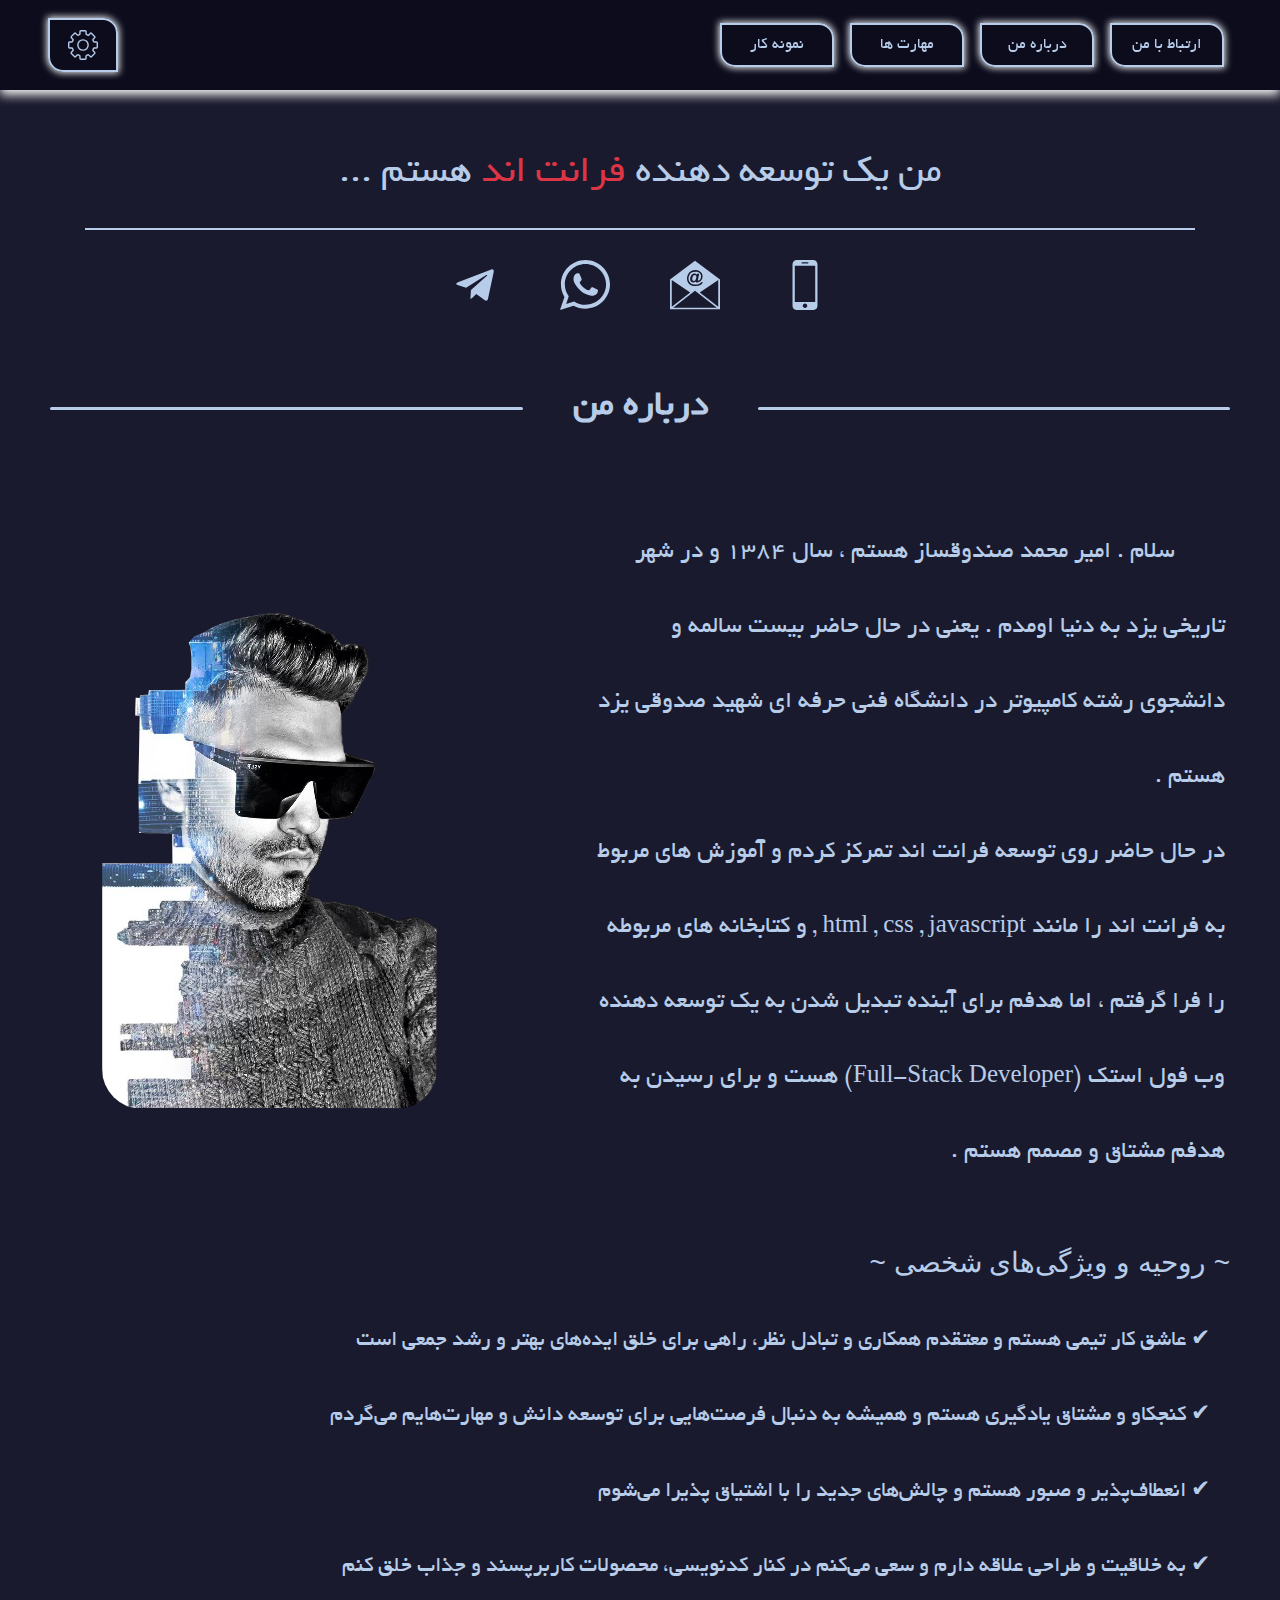
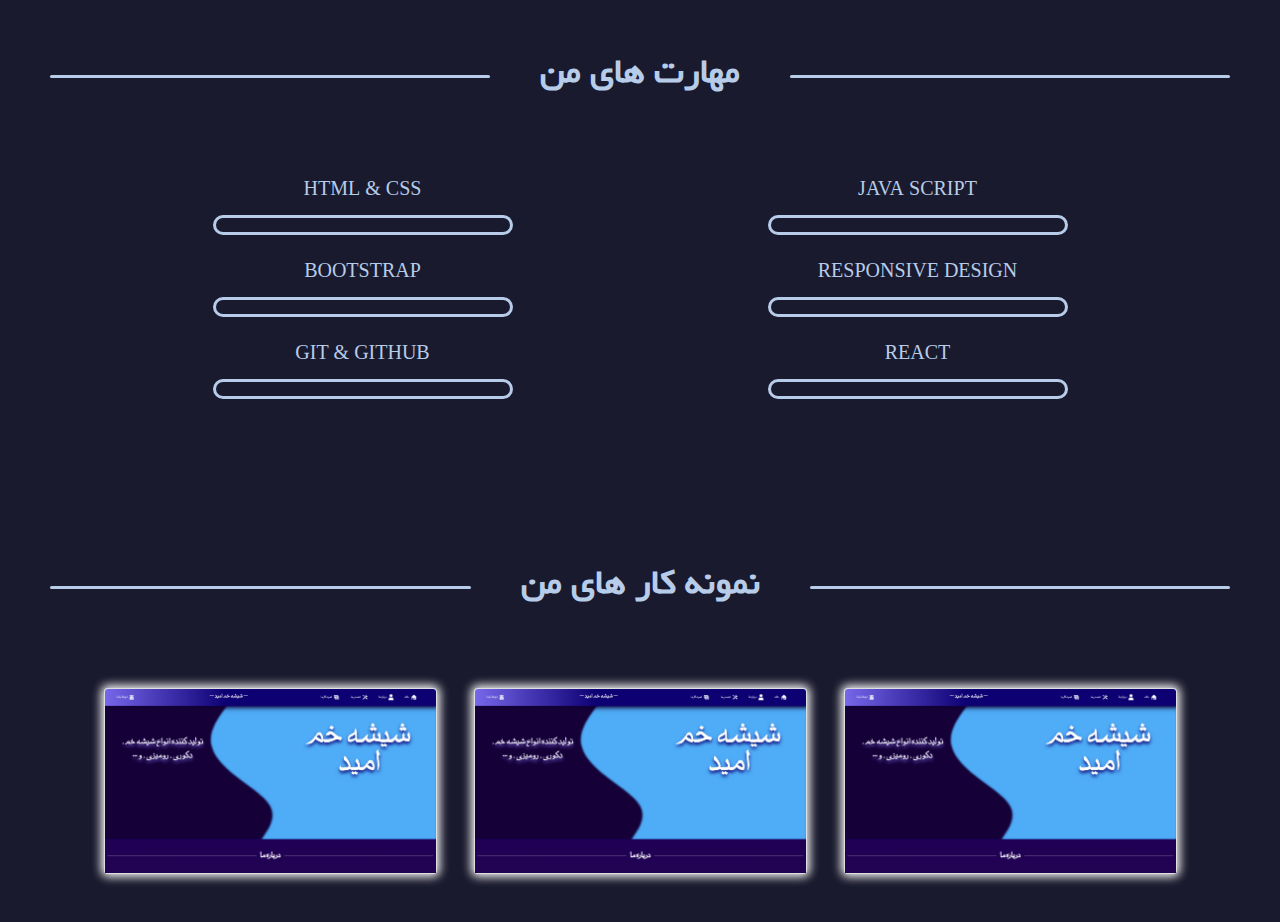
==== commit af13be50: "change some item" ====
--- a/index.html
+++ b/index.html
@@ -12,10 +12,10 @@
 
     <title>AmirMohammad Sandoghsaz</title>
   </head>
-  <body class="">
+  <body>
     <!--HEADER-->
 
-    <header class="header">
+    <header class="header" >
       <nav class="header-nav">
         <div class="d-flex">
           <button
@@ -74,7 +74,7 @@
 
     <!-- MODAL SETTING -->
     <div class="modal fade" id="myModal">
-      <div class="modal-dialog">
+      <div class="modal-dialog modal-coustom-org">
         <div class="modal-content modal-coustom">
           <!-- Modal Header -->
           <div class="modal-header modal-header-coustom" dir="rtl">
@@ -427,7 +427,7 @@
         <h3 class="mb-4" id="personal-characteristic">~ روحیه و ویژگی‌های شخصی ~<h3>
 
 
-        <ul dir="ltr" class="personal-characteristic-list">
+        <ul dir="rtl" class="personal-characteristic-list">
           <li id="personal-item1" class="mt-5">
             ✔ عاشق کار تیمی هستم و معتقدم همکاری و تبادل نظر، راهی برای خلق
             ایده‌های بهتر و رشد جمعی است
--- a/css/style_personalSite.css
+++ b/css/style_personalSite.css
@@ -340,6 +340,7 @@
 .content{
   position: relative;
   z-index: -1 !important;
+  padding: 20px;
 }
 .text-about {
   padding: 10px 50px;
@@ -356,6 +357,7 @@
   list-style-type: none !important;
   margin-right: 20px;
   font-family: "b yekan";
+  font-size: 23px ;
 }
 .my-img-img {
   border-radius: 40px;
@@ -459,7 +461,7 @@
     flex-direction: column;
     justify-content: center;
     background: var(--bg-opened-nav-dark);
-    height: 100vh;
+    height: 110vh;
     right: -100%;
     top: 0;
     color: white;
@@ -497,6 +499,15 @@
 }
 
 @media screen and (max-width: 500px) {
+  .modal-coustom-org{
+    padding: 30px;
+  }
+  .header .header-nav {
+    margin: 10px 30px;
+  }
+  .personal-characteristic-list {
+    font-size: 17px;
+  }
   .header .header-nav {
     justify-content: space-between;
   }
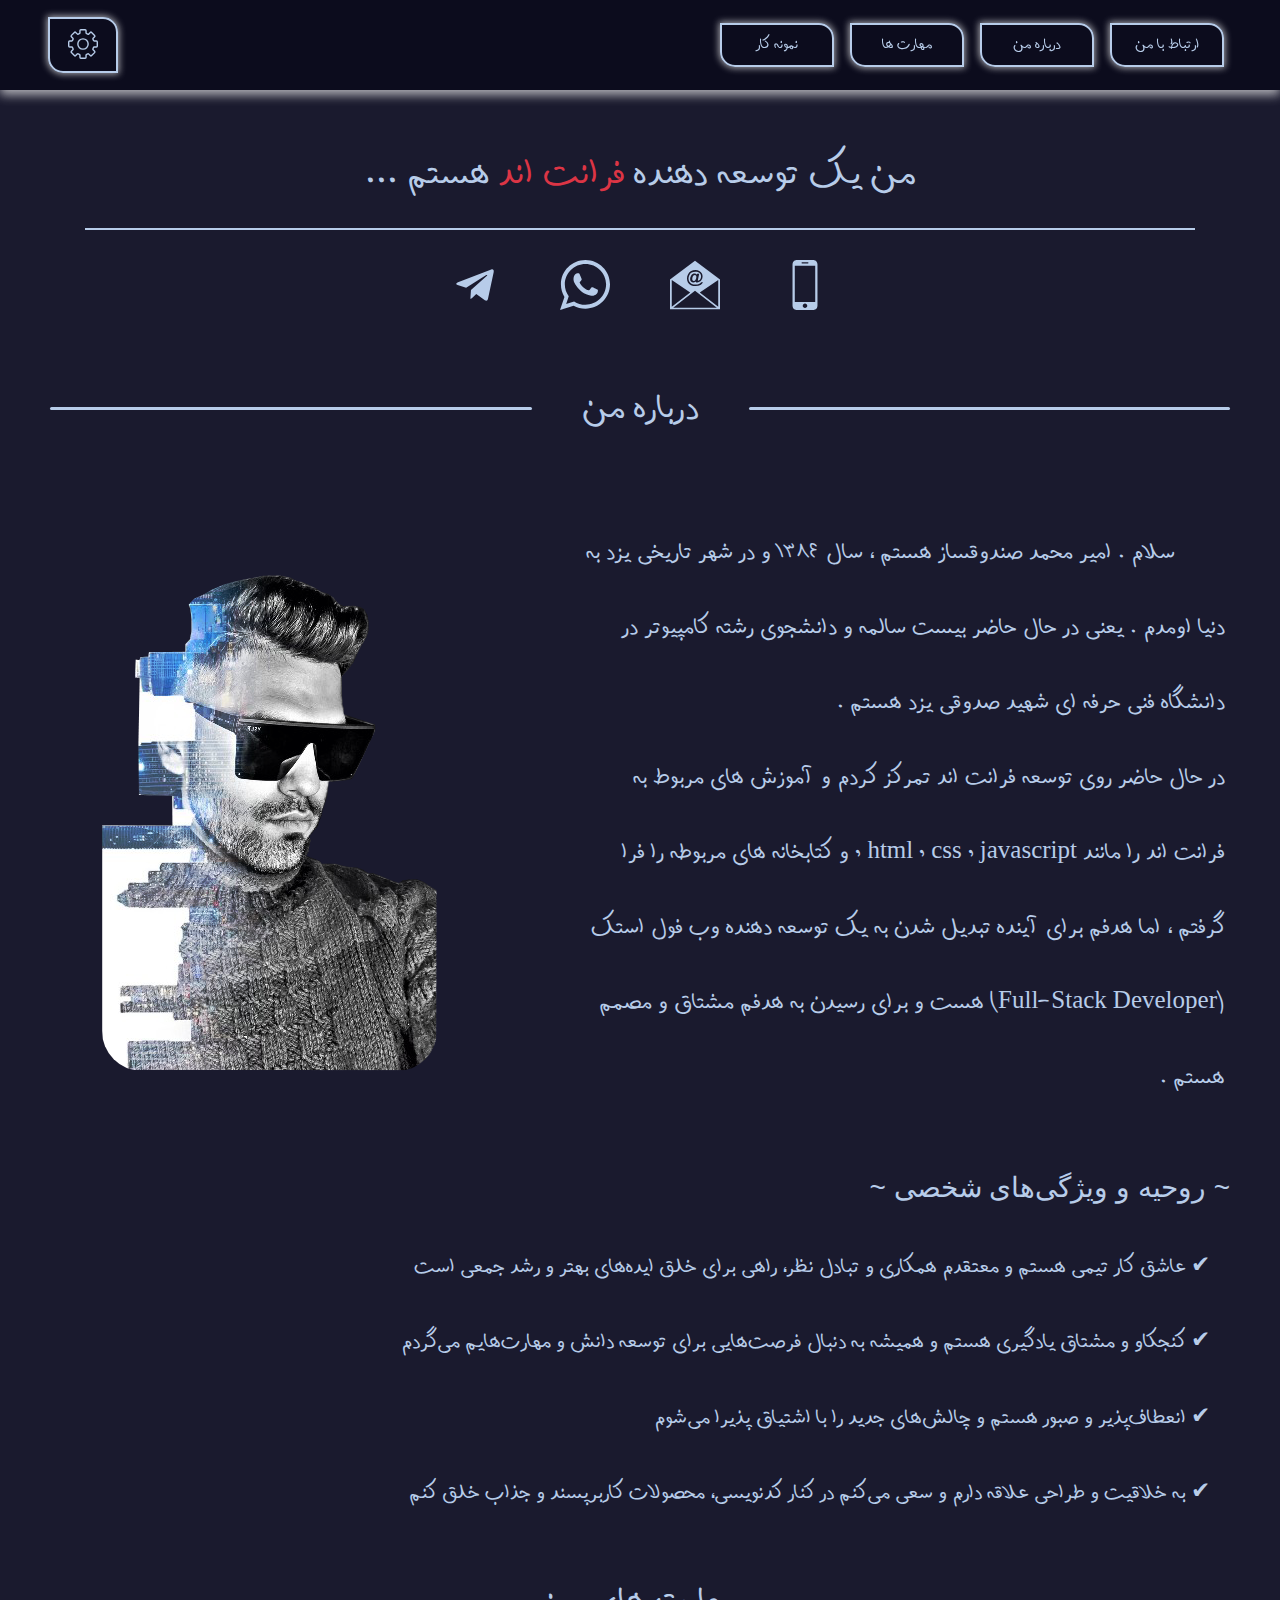
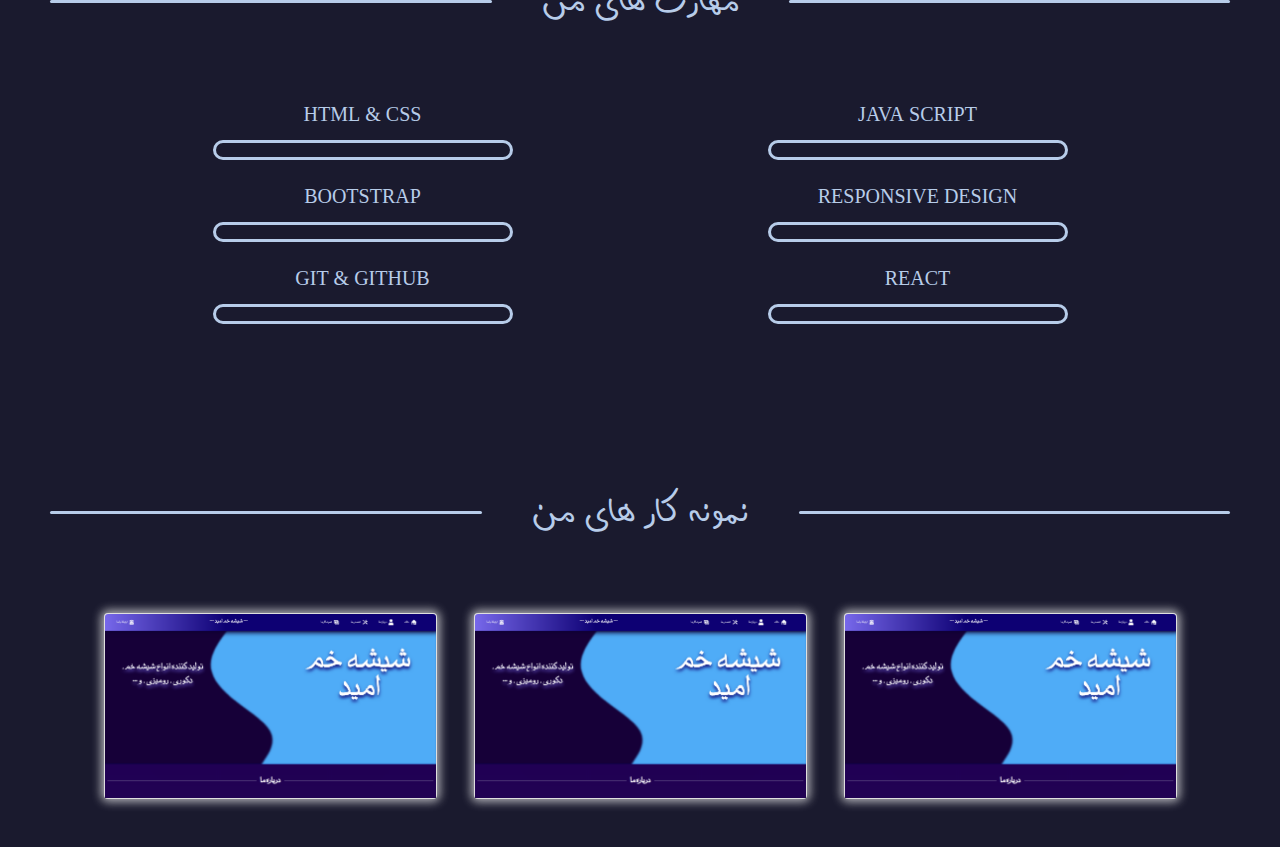
==== commit c552ce43: "change some item (font , style)" ====
--- a/index.html
+++ b/index.html
@@ -3,6 +3,17 @@
   <head>
     <meta charset="UTF-8" />
     <meta name="viewport" content="width=device-width, initial-scale=1.0" />
+    <meta name="description" content="سایت شخصی امیرمحمد صندوقساز - نمایش توانایی ها و نمونه کار ها">
+    <meta name="keywords" content="پورتفولیو, طراحی وب , فرانت اند , front-end , Developer , برنامه نویس">
+    <meta name="robots" content="index, follow">
+    <meta property="og:title" content=" امیر محمد صندوقساز - فرانت اند - توسعه وب" >
+    <meta property="og:description" content="امیر محمد صندوقساز ، توسعه دهنده فرانت اند و ظاهر سایت">
+    <link rel="shortcut icon" href="./img/employee-icon.ico" type="image/x-icon">
+    <meta property="og:url" content="https://amireyone.github.io/Personal_site">
+
+
+
+    <meta property="og:image" content="/images/preview.jpg">
     <meta
       name="google-site-verification"
       content="hA2cEcBnHkca68DsJ3HwuoeUpoVHyg4Tw67omE3c-Tk"
@@ -54,9 +65,8 @@
 
         <ul class="header-list">
           <li class="nav-item">
-            <a href="#contact-me-section" class="nav-link" id="contact-me"
-              >ارتباط با من</a
-            >
+            <a href="#contact-me-section" class="nav-link" id="contact-me">ارتباط با من</a>
+              
           </li>
           <li class="nav-item">
             <a href="#about" class="nav-link" id="about-me"> درباره من</a>
@@ -73,7 +83,7 @@
     </header>
 
     <!-- MODAL SETTING -->
-    <div class="modal fade" id="myModal">
+    <div class="modal fade bgBlur" id="myModal">
       <div class="modal-dialog modal-coustom-org">
         <div class="modal-content modal-coustom">
           <!-- Modal Header -->
@@ -221,7 +231,7 @@
       </h1>
       <div class="line"></div>
       <div class="contact d-flex justify-content-center">
-        <a target="_blank" type="button" href="tel:09104057136" class="btn-contact">
+        <a target="_blank" type="button" href="tel:09104057136" class="btn-contact ">
           <?xml version="1.0" encoding="iso-8859-1"?>
           <!-- Generator: Adobe Illustrator 16.0.0, SVG Export Plug-In . SVG Version: 6.00 Build 0)  -->
           <!DOCTYPE svg PUBLIC "-//W3C//DTD SVG 1.1//EN" "http://www.w3.org/Graphics/SVG/1.1/DTD/svg11.dtd">
@@ -532,5 +542,38 @@
     <script src="https://cdn.jsdelivr.net/npm/bootstrap@4.6.2/dist/js/bootstrap.bundle.min.js"></script>
     <script src="js/js_personalSite.js"></script>
     <script src="js/language_site.js"></script>
+
+    <!-- microdata -->
+
+    <script type="application/ld+json">
+      {
+        "@context": "https://schema.org",
+        "@type": "Person",
+        "name": "امیر محمد صندوقساز",
+        "jobTitle": "توسعه‌دهنده فرانت‌اند",
+        "url": "https://amireyone.github.io/Personal_site",
+        "image": "https://amireyone.github.io/Personal_site/img/Untitled-1.png",
+        "email": "amireyone@gmail.com",
+        "telephone": "+989104057136",
+        "address": {
+          "@type": "PostalAddress",
+          "addressLocality": "یزد",
+          "addressCountry": "IR"
+        },
+        "alumniOf": {
+          "@type": "CollegeOrUniversity",
+          "name": "دانشگاه فنی حرفه ای شهید صدوقی یزد"
+        },
+        "hasOccupation": {
+          "@type": "Occupation",
+          "name": "توسعه‌دهنده وب",
+          "skills": "HTML, CSS, JavaScript, React"
+        },
+        "sameAs": [
+          "https://github.com/AmireyOne",
+         
+        ]
+      }
+      </script>
   </body>
 </html>
--- a/css/style_personalSite.css
+++ b/css/style_personalSite.css
@@ -5,8 +5,9 @@
 }
 @font-face {
   font-family: "b yekan";
-  src: url("../font/Yekan.ttf");
-}
+  src: url("../font/Mj_Parand_0.TTF");
+}
+
 :root {
   --bg-dark: #e6f2ff;
   --text-dark: #1e3a8a;
@@ -22,7 +23,7 @@
   --bg-nav-dark: #0c0c1d;
   --text-dark: #b7cce9;
   --bg-opened-nav-dark: #13131dea;
-  --bg-nav-dark-shadow: #f5f5f5;
+  --bg-nav-dark-shadow: #f5f5f5af;
   --skill-level: rgb(189, 187, 221);
   --bg-nav-item : #281c41;
 }
@@ -101,6 +102,7 @@
   width: 70px;
   background-color: transparent;
 }
+
 
 
 /* header list */
@@ -165,32 +167,38 @@
 }
 
 .header .header-nav .burger-btn-wrapper.open-btn.change-icon div:nth-child(1) {
-  transform: translateX(15px) rotate(30deg);
-  transition: all 0.3s;
-  width: 70%;
+  width: 60%;
+  transform: translateX(18px) translateY(-5px) rotate(45deg);
+  
 }
 .header .header-nav .burger-btn-wrapper.open-btn.change-icon div:nth-child(2) {
-  opacity: 1;
-  transform: translatey(-8px) translateX(-10px);
-  width: 75%;
+  transform: translateX(1px) ;
+  -webkit-transform: translateX(1px) ;
+  -moz-transform: translateX(1px) ;
+  -ms-transform: translateX(1px) ;
+  -o-transform: translateX(1px) ;
 }
 .header .header-nav .burger-btn-wrapper.open-btn.change-icon div:nth-child(3) {
-  transform: translatey(8px) translateX(-10px);
-  width: 75%;
+  width: 60%;
+  transform: translateX(18px) translateY(5px) rotate(-45deg);
+  
 }
 .header .header-nav .burger-btn-wrapper.open-btn.change-icon div:nth-child(4) {
-  transform: translateX(15px) rotate(-30deg);
-  width: 70%;
+  opacity: 0;
 }
 
 /* SETTING MODAL */
 
 /* site mood */
+.bgBlur{
+  backdrop-filter: blur(8px);
+}
+
 #myModal{
   z-index: 111111111;
 }
 .modal-coustom{
-  box-shadow: 0px 0px 30px 10px var(--bg-nav-dark-shadow);
+  box-shadow: 0px 0px 5px 1px var(--bg-nav-dark-shadow);
   border-radius: 20px;
  
 }
@@ -303,10 +311,15 @@
   
 }
 .btn-contact:hover {
-  /*box-shadow: 0px 0px 7px 1px var(--bg-nav-dark-shadow);
-  */transform: rotate(20deg);
+  /*box-shadow: 0px 0px 7px 1px var(--bg-nav-dark-shadow); */
+
+  transform: rotate(20deg);
  
 }
+.active-style{
+  box-shadow: 0px 0px 8px 3px var(--bg-nav-dark-shadow);
+}
+
 .btn-contact .img-contact {
   width: 100%;
   height: 100%;
@@ -396,6 +409,7 @@
       height: 20px;
       border-radius: 20px;
       border: 3px solid var(--text-dark);
+      padding: 3px;
       
       
 }
@@ -454,6 +468,7 @@
   .header .header-nav .burger-btn-wrapper {
     display: flex;
   }
+  
 
   .header .header-list {
     width: 100%;
@@ -498,6 +513,7 @@
   }
 }
 
+
 @media screen and (max-width: 500px) {
   .modal-coustom-org{
     padding: 30px;
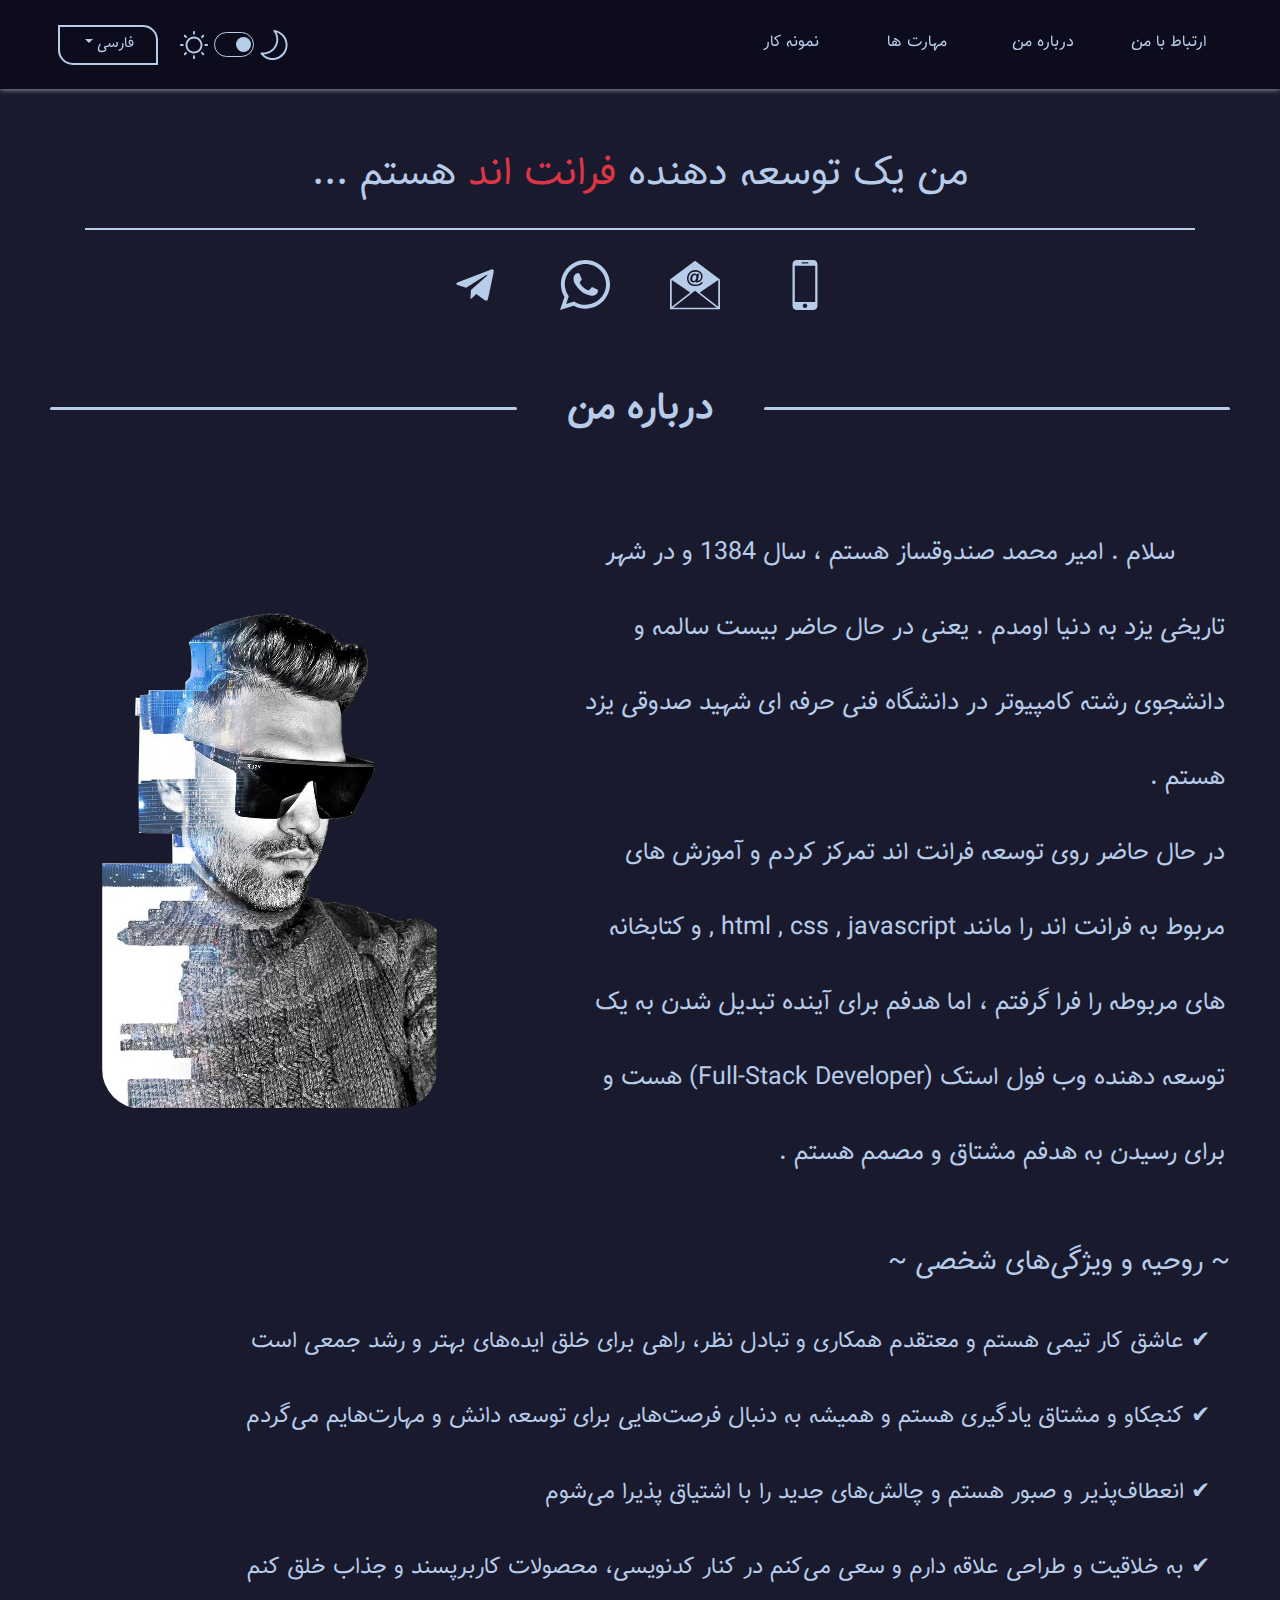
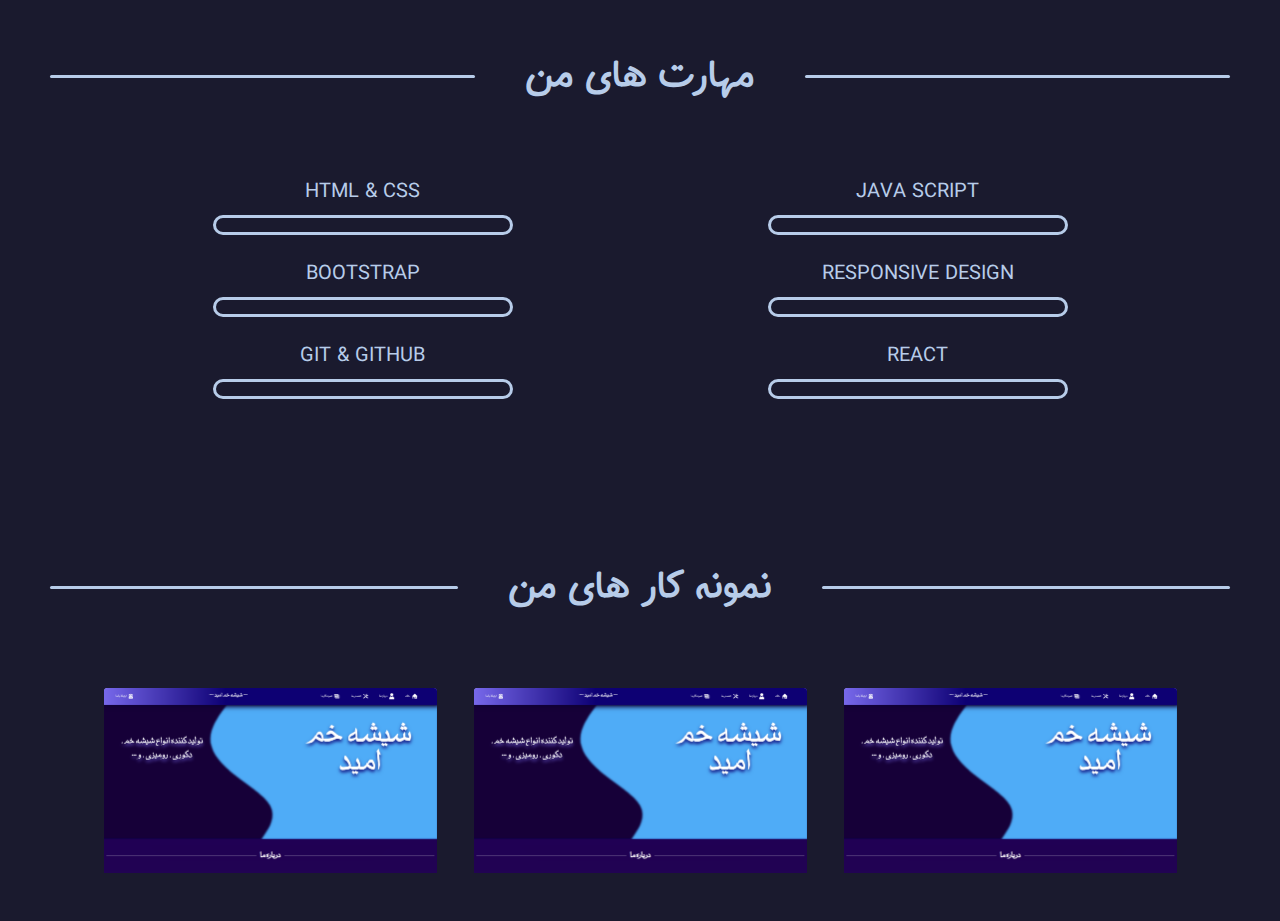
==== commit b52393bd: "changes design site" ====
--- a/index.html
+++ b/index.html
@@ -28,29 +28,121 @@
 
     <header class="header" >
       <nav class="header-nav">
-        <div class="d-flex">
-          <button
-            class="header-setting-icon btn"
-            type="button"
-            data-toggle="modal"
-            data-target="#myModal"
-          >
-            <?xml version="1.0" ?><svg
-              data-name="Livello 1"
-              id="Livello_1"
-              class="img-setting"
+        <div class="d-flex" dir="ltr">
+          <div class="dropdown d-flex mr-3">
+
+            <button
+              dir="rtl"
+              type="button"
+              class="btn dropdown-toggle language-btn"
+              data-toggle="dropdown"
+            >
+              فارسی
+            </button>
+
+            <div class="dropdown-menu language-menu text-center">
+              <a class="dropdown-item languages" href="#fa">فارسی</a>
+              <a class="dropdown-item languages" href="#en">English</a>
+              <a class="dropdown-item languages" href="#ar">العربیه</a>
+            </div>
+
+          </div>
+
+
+          <button class="day-mood">
+            <?xml version="1.0" encoding="utf-8"?>
+            <!-- Generator: Adobe Illustrator 16.0.0, SVG Export Plug-In . SVG Version: 6.00 Build 0)  -->
+            <!DOCTYPE svg PUBLIC "-//W3C//DTD SVG 1.1//EN" "http://www.w3.org/Graphics/SVG/1.1/DTD/svg11.dtd">
+            <svg
+              version="1.1"
+              id="Layer_1"
+              class="day-mood-img"
+              xmlns="http://www.w3.org/2000/svg"
+              xmlns:xlink="http://www.w3.org/1999/xlink"
+              x="0px"
+              y="0px"
+              width="128px"
+              height="128px"
               viewBox="0 0 128 128"
-              xmlns="http://www.w3.org/2000/svg"
+              enable-background="new 0 0 128 128"
+              xml:space="preserve"
             >
-              <title />
-              <path
-                d="M64,39A25,25,0,1,0,89,64,25,25,0,0,0,64,39Zm0,44A19,19,0,1,1,83,64,19,19,0,0,1,64,83Z"
-              />
-              <path
-                d="M121,48h-8.93a1,1,0,0,1-.94-.68,49.9,49.9,0,0,0-2-4.85,1,1,0,0,1,.18-1.15L115.62,35a7,7,0,0,0,0-9.9L102.89,12.38a7,7,0,0,0-9.9,0l-6.31,6.31a1,1,0,0,1-1.15.18,49.76,49.76,0,0,0-4.85-2,1,1,0,0,1-.68-.94V7a7,7,0,0,0-7-7H55a7,7,0,0,0-7,7v8.93a1,1,0,0,1-.68.94,49.9,49.9,0,0,0-4.85,2,1,1,0,0,1-1.15-.18L35,12.38a7,7,0,0,0-9.9,0L12.38,25.11a7,7,0,0,0,0,9.9l6.31,6.31a1,1,0,0,1,.18,1.15,49.76,49.76,0,0,0-2,4.85,1,1,0,0,1-.94.68H7a7,7,0,0,0-7,7V73a7,7,0,0,0,7,7h8.93a1,1,0,0,1,.94.68,49.9,49.9,0,0,0,2,4.85,1,1,0,0,1-.18,1.15L12.38,93a7,7,0,0,0,0,9.9l12.73,12.73a7,7,0,0,0,9.9,0l6.31-6.31a1,1,0,0,1,1.15-.18,49.76,49.76,0,0,0,4.85,2,1,1,0,0,1,.68.94V121a7,7,0,0,0,7,7H73a7,7,0,0,0,7-7v-8.93a1,1,0,0,1,.68-.94,49.9,49.9,0,0,0,4.85-2,1,1,0,0,1,1.15.18L93,115.62a7,7,0,0,0,9.9,0l12.73-12.73a7,7,0,0,0,0-9.9l-6.31-6.31a1,1,0,0,1-.18-1.15,49.76,49.76,0,0,0,2-4.85,1,1,0,0,1,.94-.68H121a7,7,0,0,0,7-7V55A7,7,0,0,0,121,48Zm1,25a1,1,0,0,1-1,1h-8.93a7,7,0,0,0-6.6,4.69,43.9,43.9,0,0,1-1.76,4.26,7,7,0,0,0,1.35,8l6.31,6.31a1,1,0,0,1,0,1.41L98.65,111.38a1,1,0,0,1-1.41,0l-6.31-6.31a7,7,0,0,0-8-1.35,43.88,43.88,0,0,1-4.27,1.76,7,7,0,0,0-4.68,6.6V121a1,1,0,0,1-1,1H55a1,1,0,0,1-1-1v-8.93a7,7,0,0,0-4.69-6.6,43.9,43.9,0,0,1-4.26-1.76,7,7,0,0,0-8,1.35l-6.31,6.31a1,1,0,0,1-1.41,0L16.62,98.65a1,1,0,0,1,0-1.41l6.31-6.31a7,7,0,0,0,1.35-8,43.88,43.88,0,0,1-1.76-4.27A7,7,0,0,0,15.93,74H7a1,1,0,0,1-1-1V55a1,1,0,0,1,1-1h8.93a7,7,0,0,0,6.6-4.69,43.9,43.9,0,0,1,1.76-4.26,7,7,0,0,0-1.35-8l-6.31-6.31a1,1,0,0,1,0-1.41L29.35,16.62a1,1,0,0,1,1.41,0l6.31,6.31a7,7,0,0,0,8,1.35,43.88,43.88,0,0,1,4.27-1.76A7,7,0,0,0,54,15.93V7a1,1,0,0,1,1-1H73a1,1,0,0,1,1,1v8.93a7,7,0,0,0,4.69,6.6,43.9,43.9,0,0,1,4.26,1.76,7,7,0,0,0,8-1.35l6.31-6.31a1,1,0,0,1,1.41,0l12.73,12.73a1,1,0,0,1,0,1.41l-6.31,6.31a7,7,0,0,0-1.35,8,43.88,43.88,0,0,1,1.76,4.27,7,7,0,0,0,6.6,4.68H121a1,1,0,0,1,1,1Z"
-              />
+              <g>
+                <g>
+                  <path
+                    d="M64,20c2.211,0,4-1.789,4-4V8c0-2.211-1.789-4-4-4s-4,1.789-4,4v8C60,18.211,61.789,20,64,20z M64,108
+  c-2.211,0-4,1.789-4,4v8c0,2.211,1.789,4,4,4s4-1.789,4-4v-8C68,109.789,66.211,108,64,108z M120,60h-8c-2.211,0-4,1.789-4,4
+  s1.789,4,4,4h8c2.211,0,4-1.789,4-4S122.211,60,120,60z M16,60H8c-2.211,0-4,1.789-4,4s1.789,4,4,4h8c2.211,0,4-1.789,4-4
+  S18.211,60,16,60z M100.77,21.574l-5.656,5.656c-1.563,1.563-1.563,4.094,0,5.656s4.094,1.563,5.656,0l5.656-5.656
+  c1.563-1.563,1.563-4.094,0-5.656S102.332,20.012,100.77,21.574z M27.23,95.113l-5.656,5.656c-1.563,1.563-1.563,4.094,0,5.656
+  s4.094,1.563,5.656,0l5.656-5.656c1.563-1.563,1.563-4.094,0-5.656S28.793,93.551,27.23,95.113z M27.23,32.887
+  c1.563,1.563,4.094,1.563,5.656,0s1.563-4.094,0-5.656l-5.656-5.656c-1.563-1.563-4.094-1.563-5.656,0s-1.563,4.094,0,5.656
+  L27.23,32.887z M100.77,95.113c-1.563-1.563-4.094-1.563-5.656,0s-1.563,4.094,0,5.656l5.656,5.656
+  c1.563,1.563,4.094,1.563,5.656,0s1.563-4.094,0-5.656L100.77,95.113z M64,28c-19.883,0-36,16.117-36,36s16.117,36,36,36
+  s36-16.117,36-36S83.883,28,64,28z M64,92c-15.438,0-28-12.563-28-28s12.563-28,28-28s28,12.563,28,28S79.438,92,64,92z"
+                  />
+                </g>
+              </g>
             </svg>
           </button>
+
+          <div class="btn-change-mode">
+            <div class="site-mood"></div>
+          </div>
+
+          <button class="night-mood">
+            <?xml version="1.0" encoding="iso-8859-1"?>
+            <!-- Generator: Adobe Illustrator 16.0.0, SVG Export Plug-In . SVG Version: 6.00 Build 0)  -->
+            <!DOCTYPE svg PUBLIC "-//W3C//DTD SVG 1.1//EN" "http://www.w3.org/Graphics/SVG/1.1/DTD/svg11.dtd">
+            <svg
+              version="1.1"
+              class="night-mood-img"
+              id="Capa_1"
+              xmlns="http://www.w3.org/2000/svg"
+              xmlns:xlink="http://www.w3.org/1999/xlink"
+              x="0px"
+              y="0px"
+              width="679.189px"
+              height="679.189px"
+              viewBox="0 0 679.189 679.189"
+              style="enable-background: new 0 0 679.189 679.189"
+              xml:space="preserve"
+            >
+              <g>
+                <path
+                  d="M634.419,249.837c-11.261-41.715-30.148-80.709-57.585-117.478c-27.437-36.686-60.594-66.942-100.471-89.613
+C437.41,20.569,395.653,5.977,351.16,0.206c-9.233-1.154-16.455,2.556-21.253,10.8c-4.873,8.409-4.188,16.571,1.542,23.99
+c36.786,47.486,56.793,100.825,60.668,160.76c3.858,59.522-9.621,114.923-39.415,166.943
+c-26.241,45.754-61.749,82.028-107.816,108.574c-45.903,26.464-95.45,39.406-148.394,39.406c-17,0-29.753-0.741-38.252-2.308
+c-9.662-0.742-16.793,2.803-21.253,10.8c-4.814,8.656-4.683,16.652,1.542,24.732c28.937,37.593,62.268,66.776,98.929,87.717
+c55.31,31.657,111.683,47.568,169.259,47.568c59.902,0,115.879-15.581,168.485-46.332c52.894-31.08,94.815-72.63,125.211-125.228
+c22.936-39.736,37.099-82.358,42.507-127.536C648.327,334.834,645.565,291.223,634.419,249.837z M563.313,483.64
+c-26.604,46.002-62.993,82.358-108.979,108.986c-45.985,26.629-95.062,39.819-147.619,39.819
+c-52.556,0-102.029-13.521-148.006-40.231c-21.262-12.283-38.64-25.474-52.944-38.994c58.739-1.566,113.233-17.396,163.852-47.568
+c50.627-30.091,90.668-70.734,120.183-121.683c29.612-51.114,45.021-106.267,45.598-165.376
+c0.585-59.193-12.754-114.428-40.569-165.459c22.021,7.337,42.004,16.818,59.894,27.041
+c84.131,48.146,135.723,134.956,146.077,223.745C607.823,364.348,595.449,428.074,563.313,483.64z"
+                />
+              </g>
+              <g></g>
+              <g></g>
+              <g></g>
+              <g></g>
+              <g></g>
+              <g></g>
+              <g></g>
+              <g></g>
+              <g></g>
+              <g></g>
+              <g></g>
+              <g></g>
+              <g></g>
+              <g></g>
+              <g></g>
+            </svg>
+          </button>
+
+          
         </div>
 
         <!-- BURGER BUTTON -->
@@ -66,158 +158,39 @@
         <ul class="header-list">
           <li class="nav-item">
             <a href="#contact-me-section" class="nav-link" id="contact-me">ارتباط با من</a>
+            <div class="hover effect ">
+              <div class="lines-right"></div>
+              <div class="lines-left"></div>
+            </div>
               
           </li>
           <li class="nav-item">
             <a href="#about" class="nav-link" id="about-me"> درباره من</a>
+            <div class="hover effect ">
+              <div class="lines-right"></div>
+              <div class="lines-left"></div>
+            </div>
           </li>
           <li class="nav-item">
             <a href="#personal-skill" class="nav-link" id="skills"> مهارت ها</a>
+            <div class="hover effect ">
+              <div class="lines-right"></div>
+              <div class="lines-left"></div>
+            </div>
           </li>
           <li class="nav-item">
             <a href="#sampel" class="nav-link" id="sampels">نمونه کار</a>
+            <div class="hover effect ">
+              <div class="lines-right"></div>
+              <div class="lines-left"></div>
+            </div>
           </li>
         </ul>
         <!-- OVERLAY -->
       </nav>
     </header>
 
-    <!-- MODAL SETTING -->
-    <div class="modal fade bgBlur" id="myModal">
-      <div class="modal-dialog modal-coustom-org">
-        <div class="modal-content modal-coustom">
-          <!-- Modal Header -->
-          <div class="modal-header modal-header-coustom" dir="rtl">
-            <h4 class="modal-title" id="setting">تنظیمات</h4>
-            <button
-              type="button"
-              class="close ml-0 btn-close"
-              data-dismiss="modal"
-            >
-              &times;
-            </button>
-          </div>
-
-          <!-- Modal body -->
-          <div class="modal-body modal-body-coustom text-center" dir="rtl">
-            <div class="site-mood d-flex justify-content-around">
-              <h5 id="siteMood">حالت سایت :</h5>
-
-              <div class="container-day-night- d-flex">
-                <button class="day-mood">
-                  <?xml version="1.0" encoding="utf-8"?>
-                  <!-- Generator: Adobe Illustrator 16.0.0, SVG Export Plug-In . SVG Version: 6.00 Build 0)  -->
-                  <!DOCTYPE svg PUBLIC "-//W3C//DTD SVG 1.1//EN" "http://www.w3.org/Graphics/SVG/1.1/DTD/svg11.dtd">
-                  <svg
-                    version="1.1"
-                    id="Layer_1"
-                    class="day-mood-img"
-                    xmlns="http://www.w3.org/2000/svg"
-                    xmlns:xlink="http://www.w3.org/1999/xlink"
-                    x="0px"
-                    y="0px"
-                    width="128px"
-                    height="128px"
-                    viewBox="0 0 128 128"
-                    enable-background="new 0 0 128 128"
-                    xml:space="preserve"
-                  >
-                    <g>
-                      <g>
-                        <path
-                          d="M64,20c2.211,0,4-1.789,4-4V8c0-2.211-1.789-4-4-4s-4,1.789-4,4v8C60,18.211,61.789,20,64,20z M64,108
-        c-2.211,0-4,1.789-4,4v8c0,2.211,1.789,4,4,4s4-1.789,4-4v-8C68,109.789,66.211,108,64,108z M120,60h-8c-2.211,0-4,1.789-4,4
-        s1.789,4,4,4h8c2.211,0,4-1.789,4-4S122.211,60,120,60z M16,60H8c-2.211,0-4,1.789-4,4s1.789,4,4,4h8c2.211,0,4-1.789,4-4
-        S18.211,60,16,60z M100.77,21.574l-5.656,5.656c-1.563,1.563-1.563,4.094,0,5.656s4.094,1.563,5.656,0l5.656-5.656
-        c1.563-1.563,1.563-4.094,0-5.656S102.332,20.012,100.77,21.574z M27.23,95.113l-5.656,5.656c-1.563,1.563-1.563,4.094,0,5.656
-        s4.094,1.563,5.656,0l5.656-5.656c1.563-1.563,1.563-4.094,0-5.656S28.793,93.551,27.23,95.113z M27.23,32.887
-        c1.563,1.563,4.094,1.563,5.656,0s1.563-4.094,0-5.656l-5.656-5.656c-1.563-1.563-4.094-1.563-5.656,0s-1.563,4.094,0,5.656
-        L27.23,32.887z M100.77,95.113c-1.563-1.563-4.094-1.563-5.656,0s-1.563,4.094,0,5.656l5.656,5.656
-        c1.563,1.563,4.094,1.563,5.656,0s1.563-4.094,0-5.656L100.77,95.113z M64,28c-19.883,0-36,16.117-36,36s16.117,36,36,36
-        s36-16.117,36-36S83.883,28,64,28z M64,92c-15.438,0-28-12.563-28-28s12.563-28,28-28s28,12.563,28,28S79.438,92,64,92z"
-                        />
-                      </g>
-                    </g>
-                  </svg>
-                </button>
-
-                <button class="night-mood">
-                  <?xml version="1.0" encoding="iso-8859-1"?>
-                  <!-- Generator: Adobe Illustrator 16.0.0, SVG Export Plug-In . SVG Version: 6.00 Build 0)  -->
-                  <!DOCTYPE svg PUBLIC "-//W3C//DTD SVG 1.1//EN" "http://www.w3.org/Graphics/SVG/1.1/DTD/svg11.dtd">
-                  <svg
-                    version="1.1"
-                    class="night-mood-img"
-                    id="Capa_1"
-                    xmlns="http://www.w3.org/2000/svg"
-                    xmlns:xlink="http://www.w3.org/1999/xlink"
-                    x="0px"
-                    y="0px"
-                    width="679.189px"
-                    height="679.189px"
-                    viewBox="0 0 679.189 679.189"
-                    style="enable-background: new 0 0 679.189 679.189"
-                    xml:space="preserve"
-                  >
-                    <g>
-                      <path
-                        d="M634.419,249.837c-11.261-41.715-30.148-80.709-57.585-117.478c-27.437-36.686-60.594-66.942-100.471-89.613
-      C437.41,20.569,395.653,5.977,351.16,0.206c-9.233-1.154-16.455,2.556-21.253,10.8c-4.873,8.409-4.188,16.571,1.542,23.99
-      c36.786,47.486,56.793,100.825,60.668,160.76c3.858,59.522-9.621,114.923-39.415,166.943
-      c-26.241,45.754-61.749,82.028-107.816,108.574c-45.903,26.464-95.45,39.406-148.394,39.406c-17,0-29.753-0.741-38.252-2.308
-      c-9.662-0.742-16.793,2.803-21.253,10.8c-4.814,8.656-4.683,16.652,1.542,24.732c28.937,37.593,62.268,66.776,98.929,87.717
-      c55.31,31.657,111.683,47.568,169.259,47.568c59.902,0,115.879-15.581,168.485-46.332c52.894-31.08,94.815-72.63,125.211-125.228
-      c22.936-39.736,37.099-82.358,42.507-127.536C648.327,334.834,645.565,291.223,634.419,249.837z M563.313,483.64
-      c-26.604,46.002-62.993,82.358-108.979,108.986c-45.985,26.629-95.062,39.819-147.619,39.819
-      c-52.556,0-102.029-13.521-148.006-40.231c-21.262-12.283-38.64-25.474-52.944-38.994c58.739-1.566,113.233-17.396,163.852-47.568
-      c50.627-30.091,90.668-70.734,120.183-121.683c29.612-51.114,45.021-106.267,45.598-165.376
-      c0.585-59.193-12.754-114.428-40.569-165.459c22.021,7.337,42.004,16.818,59.894,27.041
-      c84.131,48.146,135.723,134.956,146.077,223.745C607.823,364.348,595.449,428.074,563.313,483.64z"
-                      />
-                    </g>
-                    <g></g>
-                    <g></g>
-                    <g></g>
-                    <g></g>
-                    <g></g>
-                    <g></g>
-                    <g></g>
-                    <g></g>
-                    <g></g>
-                    <g></g>
-                    <g></g>
-                    <g></g>
-                    <g></g>
-                    <g></g>
-                    <g></g>
-                  </svg>
-                </button>
-              </div>
-            </div>
-
-            <div class="site-language d-flex justify-content-around">
-              <h5 id="siteLanguage">زبان سایت :</h5>
-              <div class="dropdown d-flex">
-                <button
-                  dir="rtl"
-                  type="button"
-                  class="btn dropdown-toggle language-btn"
-                  data-toggle="dropdown"
-                >
-                  فارسی
-                </button>
-
-                <div class="dropdown-menu language-menu text-center">
-                  <a class="dropdown-item languages" href="#fa">فارسی</a>
-                  <a class="dropdown-item languages" href="#en">English</a>
-                  <a class="dropdown-item languages" href="#ar">العربیه</a>
-                </div>
-              </div>
-            </div>
-          </div>
-        </div>
-      </div>
-    </div>
+ 
 
     <!-- BANER SITE -->
 
--- a/css/style_personalSite.css
+++ b/css/style_personalSite.css
@@ -5,14 +5,14 @@
 }
 @font-face {
   font-family: "b yekan";
-  src: url("../font/Mj_Parand_0.TTF");
+  src: url("../font/Tanha.ttf");
 }
 
 :root {
   --bg-dark: #e6f2ff;
   --text-dark: #1e3a8a;
   --bg-nav-dark: #9ee3cc;
-  --bg-nav-dark-shadow: rgba(10, 2, 60, 0.726);
+  --bg-nav-dark-shadow: rgba(10, 2, 60, 0.529);
   --bg-opened-nav-dark: #9ee3ccbe;
   --skill-level: rgb(3, 15, 85);
   --bg-nav-item : #10b981;
@@ -23,7 +23,7 @@
   --bg-nav-dark: #0c0c1d;
   --text-dark: #b7cce9;
   --bg-opened-nav-dark: #13131dea;
-  --bg-nav-dark-shadow: #f5f5f5af;
+  --bg-nav-dark-shadow: #f5f5f58d;
   --skill-level: rgb(189, 187, 221);
   --bg-nav-item : #281c41;
 }
@@ -54,7 +54,7 @@
   font-family: "b yekan";
   font-weight: normal;
   padding: 0.5rem 3rem;
-  box-shadow: 0 5px 10px var(--bg-nav-dark-shadow);
+  box-shadow: 0 1px 5px var(--bg-nav-dark-shadow);
   position: fixed;
   width: 100%;
   top: 0;
@@ -79,7 +79,6 @@
   border-radius: 0px 15px 0px 15px;
   transition: all 0.3s;
   cursor: pointer;
-  box-shadow: 0px 0px 7px 1px var(--bg-nav-dark-shadow);
 }
 .header .header-contactMe:hover,
 .header-setting-icon:hover {
@@ -117,23 +116,44 @@
 .header .header-list .nav-item {
   margin: 10px 0.5rem;
   width: fit-content;
-  border: 2px solid var(--text-dark);
-  border-radius: 0px 15px 0px 15px;
   transition: all 0.3s;
-  box-shadow: 0px 0px 7px 1px var(--bg-nav-dark-shadow);
   text-align: center;
   -webkit-transition: all 0.3s;
   -moz-transition: all 0.3s;
   -ms-transition: all 0.3s;
   -o-transition: all 0.3s;
 }
+.effect{
+  display: flex;
+  justify-content: center;
+}
+.lines-right , .lines-left{
+  width: 1px;
+  border-top: 3px solid var(--text-dark) ;
+  transition: all 0.3s;
+  opacity: 0;
+  
+}
+
+
+       
+
+
 .header .header-list .nav-item .nav-link {
+  
   display: inline-block;
   min-width: 110px;
 }
 .header .header-list .nav-item:hover {
   transform: scale(1.1);
-  -webkit-transform: scale(1.1);
+  .lines-right , .lines-left{
+    opacity: 1;
+    transform:scalex(80) ;
+    -webkit-transform:scalex(80) ;
+    -moz-transform:scalex(80) ;
+    -ms-transform:scalex(80) ;
+    -o-transform:scalex(80) ;
+}
 }
 
 /* burger button */
@@ -172,11 +192,8 @@
   
 }
 .header .header-nav .burger-btn-wrapper.open-btn.change-icon div:nth-child(2) {
-  transform: translateX(1px) ;
-  -webkit-transform: translateX(1px) ;
-  -moz-transform: translateX(1px) ;
-  -ms-transform: translateX(1px) ;
-  -o-transform: translateX(1px) ;
+  transform: translateX(3px) ;
+  
 }
 .header .header-nav .burger-btn-wrapper.open-btn.change-icon div:nth-child(3) {
   width: 60%;
@@ -188,58 +205,48 @@
 }
 
 /* SETTING MODAL */
-
 /* site mood */
-.bgBlur{
-  backdrop-filter: blur(8px);
-}
-
-#myModal{
-  z-index: 111111111;
-}
-.modal-coustom{
-  box-shadow: 0px 0px 5px 1px var(--bg-nav-dark-shadow);
+
+.btn-change-mode{
+  
+  width: 40px;
+  height: 25px;
+  border: 1px solid var(--text-dark);
+  align-self: center;
   border-radius: 20px;
- 
-}
-
-.modal-header-coustom {
-  font-family: "b yekan";
-  background-color: var(--bg-nav-dark);
-  color: var(--text-dark);
-  border-radius: 20px 20px 0px 0px;
-
-}
-.modal-body-coustom {
-  background-color: var(--bg-dark);
-  color: var(--text-dark);
-  height: 300px;
-  border-radius:  0px 0px 20px 20px;
- 
-}
-.btn-close {
-  color: var(--text-dark);
-  border: none;
-}
-
-.site-mood {
-  font-family: "b yekan";
+  cursor: pointer;
   display: flex;
-  justify-content: center;
-  align-items: center;
-}
+  transition: all 0.2s;
+  
+}
+
+.site-mood{
+  width: 15px;
+  height: 15px;
+  background-color: var(--text-dark);
+  border-radius: 50%;
+  align-self: center;
+  margin-left: 2px;
+  transition: all 0.2s;
+  -webkit-transition: all 0.2s;
+  -moz-transition: all 0.2s;
+  -ms-transition: all 0.2s;
+  -o-transition: all 0.2s;
+}
+
+.btn-change-mode.night-mode{
+  direction: rtl;
+  padding-right: 2px;
+}
+
+
 .day-mood,
 .night-mood {
   background-color: transparent;
   border: none;
-  cursor: pointer;
-  transition: all 0.3s;
-  margin: 10px 10px;
-  box-shadow: 0px 0px 5px 3px var(--bg-nav-dark-shadow);
-  padding: 10px;
-  border: 2px solid var(--text-dark);
-  border-radius: 0px 15px 0px 15px;
-  transition: all 0.3s;
+  margin: 5px;
+  
+  
 }
 .day-mood-img,
 .night-mood-img {
@@ -248,31 +255,17 @@
   background-color: transparent;
   fill: var(--text-dark);
 }
-.day-mood:hover,
-.night-mood:hover {
-  transform: scale(1.05);
-}
+
 /* langueges */
-.img-language {
-}
-.img-language-icon {
-  width: 50px;
-  fill: var(--text-dark);
-}
-.site-language {
-  margin-top: 40px;
-  display: flex;
-  font-family: "b yekan";
-  
-}
+
 .language-btn {
   background-color: transparent;
   color: var(--text-dark);
   border-radius: 0px 15px 0px 15px;
   border: 2px solid var(--text-dark);
-  box-shadow: 0px 0px 5px 3px var(--bg-nav-dark-shadow);
-  width: 130px;
+  width: 100px;
   margin-left: 10px;
+  font-size: 15px;
 }
 .language-menu {
   background-color: transparent;
@@ -284,6 +277,8 @@
   border: 2px solid var(--text-dark);
   margin-top: 3px;
   cursor: pointer;
+  width: 100px;
+  background-color: var(--bg-nav-dark);
 }
 
 #contact-me-section{
@@ -307,17 +302,23 @@
   margin: 20px;
   padding: 10px;
   border-radius: 10px;
-  transition: all 0.3s;
-  
+  transition: all 1s;
+  -webkit-transition: all 1s;
+  -moz-transition: all 1s;
+  -ms-transition: all 1s;
+  -o-transition: all 1s;
 }
 .btn-contact:hover {
-  /*box-shadow: 0px 0px 7px 1px var(--bg-nav-dark-shadow); */
 
   transform: rotate(20deg);
  
 }
 .active-style{
-  box-shadow: 0px 0px 8px 3px var(--bg-nav-dark-shadow);
+  transform: rotate(360deg) ;
+  -webkit-transform: rotate(360deg) ;
+  -moz-transform: rotate(360deg) ;
+  -ms-transform: rotate(360deg) ;
+  -o-transform: rotate(360deg) ;
 }
 
 .btn-contact .img-contact {
@@ -365,6 +366,9 @@
   text-indent: 2em;
   font-family: "b yekan";
   font-weight: 100;
+}
+#personal-characteristic{
+  font-family: "b yekan";
 }
 .personal-characteristic-list {
   list-style-type: none !important;
@@ -392,6 +396,7 @@
     }
     #personal-skill{
       margin-bottom: 120px ; 
+      
      
     }
     .text-skill{
@@ -445,15 +450,11 @@
 .sampel{
   width: 90%;
   transition: all 0.3s;
-  box-shadow: 0px 0px 10px 3px var(--bg-nav-dark-shadow);
-
+  border: none;
 }
 .sampel:hover{
   transform: translateY(-10px);
-  -webkit-transform: translateY(-10px);
-  -moz-transform: translateY(-10px);
-  -ms-transform: translateY(-10px);
-  -o-transform: translateY(-10px);
+  box-shadow: 0px 10px 8px 2px var(--bg-nav-dark-shadow);
 }
 
 
@@ -503,7 +504,6 @@
     border-radius: 0px 15px 0px 15px;
     transition: all 0.3s;
     background:var(--bg-nav-item);
-    box-shadow: 0px 0px 7px 1px rgb(11, 9, 53);
   }
   .my-img-img {
     width: 50%;
@@ -519,7 +519,7 @@
     padding: 30px;
   }
   .header .header-nav {
-    margin: 10px 30px;
+    margin: 10px 15px;
   }
   .personal-characteristic-list {
     font-size: 17px;
@@ -531,47 +531,94 @@
   .header .header-nav .burger-btn-wrapper {
     display: flex;
   }
-.header{
-  padding-left: 10px;
-  padding-right: 10px;
-  }
-.header .header-contactMe,
-.header-setting-icon {
-  flex-direction: column;
-  text-align: center;
-  width: 90px;
-  border: 2px solid var(--text-dark);
-  padding: 10px;
-  border-radius: 0px 15px 0px 15px;
-  transition: all 0.3s;
-  cursor: pointer;
-  box-shadow: 0px 0px 7px 1px var(--bg-nav-dark-shadow);
-}
-.header-setting-icon {
-  width: 50px;
-  background-color: transparent;
-}
-
-.p-about{
-  font-size: 16px;
-  line-height: 45px;
-}
-.personal-characteristic{
-  font-size: 17px;
-  line-height: 45px;
-
-  
-}
-.personal-skil h3 {
-  font-size: 22px;
-}
-
-.line-text{
-  font-size: 30px;
-}
-.text-about{
-  padding: 18px;
-}
-
+  .header{
+    padding-left: 3px;
+    padding-right: 3px;
+
+    }
+  .header .header-contactMe,
+  .header-setting-icon {
+    flex-direction: column;
+    text-align: center;
+    width: 90px;
+    border: 2px solid var(--text-dark);
+    padding: 10px;
+    border-radius: 0px 15px 0px 15px;
+    transition: all 0.3s;
+    cursor: pointer;
+  }
+  .header-setting-icon {
+    width: 50px;
+    background-color: transparent;
+  }
+
+  .p-about{
+    font-size: 16px;
+    line-height: 45px;
+  }
+  .personal-characteristic{
+    font-size: 17px;
+    line-height: 45px;
+
+    
+  }
+  .personal-skil h3 {
+    font-size: 22px;
+  }
+
+  .line-text{
+    font-size: 30px;
+  }
+  .text-about{
+    padding: 18px;
+  }
+  .btn-change-mode{
+    width: 40px;
+    height: 25px;
+    border: 1px solid var(--text-dark);
+    align-self: center;
+    border-radius: 20px;
+    cursor: pointer;
+    display: flex;
+  
+  }
+  .btn-change-mode{
+    width: 40px;
+    height: 25px;
+    border: 1px solid var(--text-dark);
+    align-self: center;
+    border-radius: 20px;
+    cursor: pointer;
+    display: flex;
+  
+  }
+
+
+  .site-mood{
+    width: 10px;
+    height: 10px;
+    
+    
+  }
+  .language-btn {
+  
+    
+    width: 70px;
+    margin-left: 10px;
+    font-size: 12px;
+  }
+  .language-menu {
+    background-color: transparent;
+    border: none;
+  }
+  .languages {
+    color: var(--text-dark) !important;
+    border-radius: 0px 15px 0px 15px;
+    border: 2px solid var(--text-dark);
+    margin-top: 3px;
+    cursor: pointer;
+    width: 100px;
+    background-color: var(--bg-nav-dark);
+  }
 
 }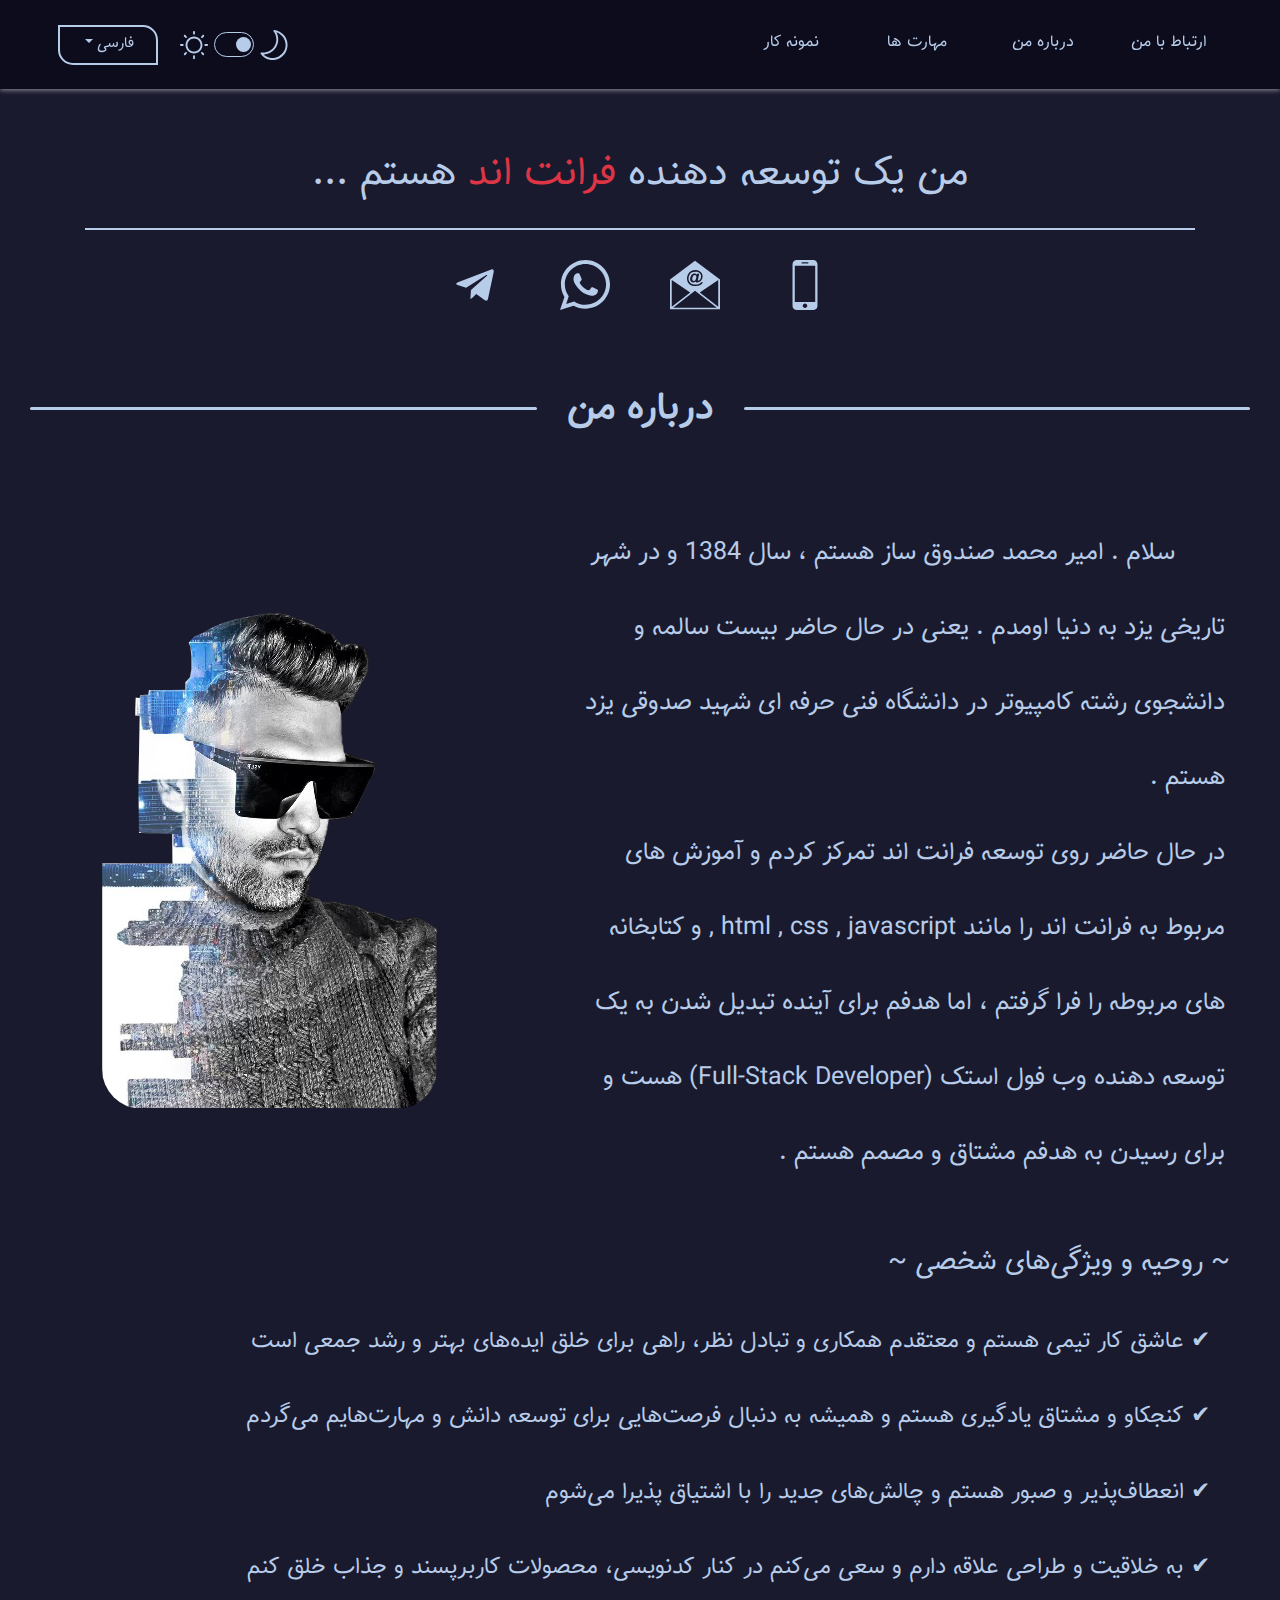
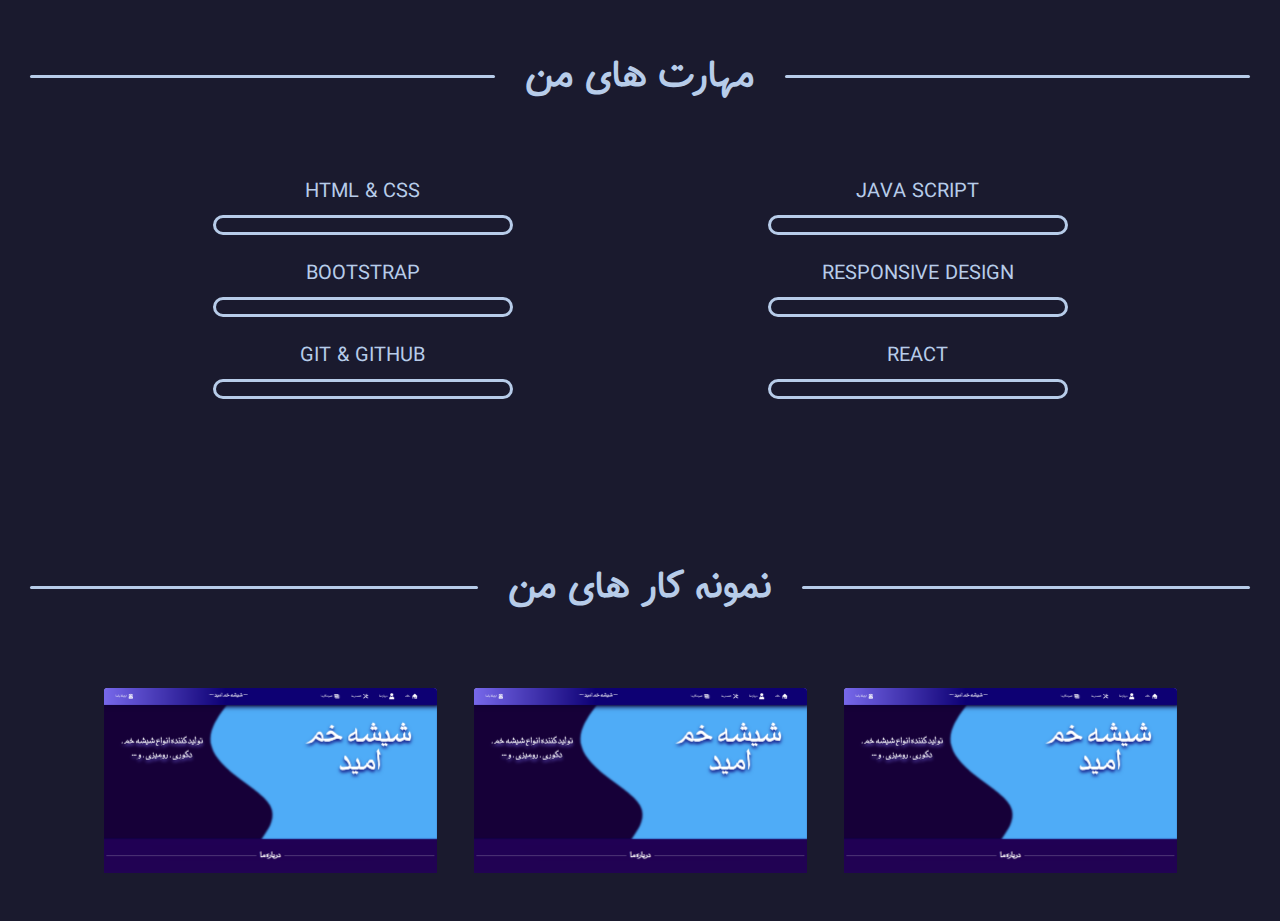
==== commit 7a1463c9: "#" ====
--- a/index.html
+++ b/index.html
@@ -3,11 +3,11 @@
   <head>
     <meta charset="UTF-8" />
     <meta name="viewport" content="width=device-width, initial-scale=1.0" />
-    <meta name="description" content="سایت شخصی امیرمحمد صندوقساز - نمایش توانایی ها و نمونه کار ها">
+    <meta name="description" content="سایت شخصی امیرمحمد صندوقساز-امیر محمد صندوق ساز - نمایش توانایی ها و نمونه کار ها">
     <meta name="keywords" content="پورتفولیو, طراحی وب , فرانت اند , front-end , Developer , برنامه نویس">
     <meta name="robots" content="index, follow">
-    <meta property="og:title" content=" امیر محمد صندوقساز - فرانت اند - توسعه وب" >
-    <meta property="og:description" content="امیر محمد صندوقساز ، توسعه دهنده فرانت اند و ظاهر سایت">
+    <meta property="og:title" content=" امیر محمد صندوقساز - فرانت اند - توسعه وب- امیرمحمد صندوق ساز" >
+    <meta property="og:description" content="امیر محمد صندوق ساز ، توسعه دهنده فرانت اند و ظاهر سایت">
     <link rel="shortcut icon" href="./img/employee-icon.ico" type="image/x-icon">
     <meta property="og:url" content="https://amireyone.github.io/Personal_site">
 
@@ -387,12 +387,12 @@
 
       <div class="content row">
         <div class="my-img col-lg-5 col-md-12 col-12 m-auto">
-          <img src="./img/Untitled-1.png" alt="" class="my-img-img" />
+          <img src="./img/Untitled-1.png" alt="امیر محمد صندوقساز" class="my-img-img" />
         </div>
 
         <div class="text-about col-lg-7 col-md-12 col-12 m-auto">
           <p class="p-about" dir="rtl" id="p-about">
-            سلام . <b>امیر محمد صندوقساز</b> هستم ، سال 1384 و در شهر تاریخی یزد
+            سلام . <b>امیر محمد صندوق ساز</b> هستم ، سال 1384 و در شهر تاریخی یزد
             به دنیا اومدم . یعنی در حال حاضر بیست سالمه و دانشجوی رشته کامپیوتر
             در دانشگاه فنی حرفه ای شهید صدوقی یزد هستم . <br />
             در حال حاضر روی توسعه فرانت اند تمرکز کردم و آموزش های مربوط به
--- a/css/style_personalSite.css
+++ b/css/style_personalSite.css
@@ -346,7 +346,7 @@
   flex: 1;
   height: 3px;
   background-color: var(--text-dark);
-  margin: 0 50px;
+  margin: 0 30px;
   border-radius: 3px;
 
 }
@@ -567,7 +567,7 @@
   }
 
   .line-text{
-    font-size: 30px;
+    font-size: 20px;
   }
   .text-about{
     padding: 18px;
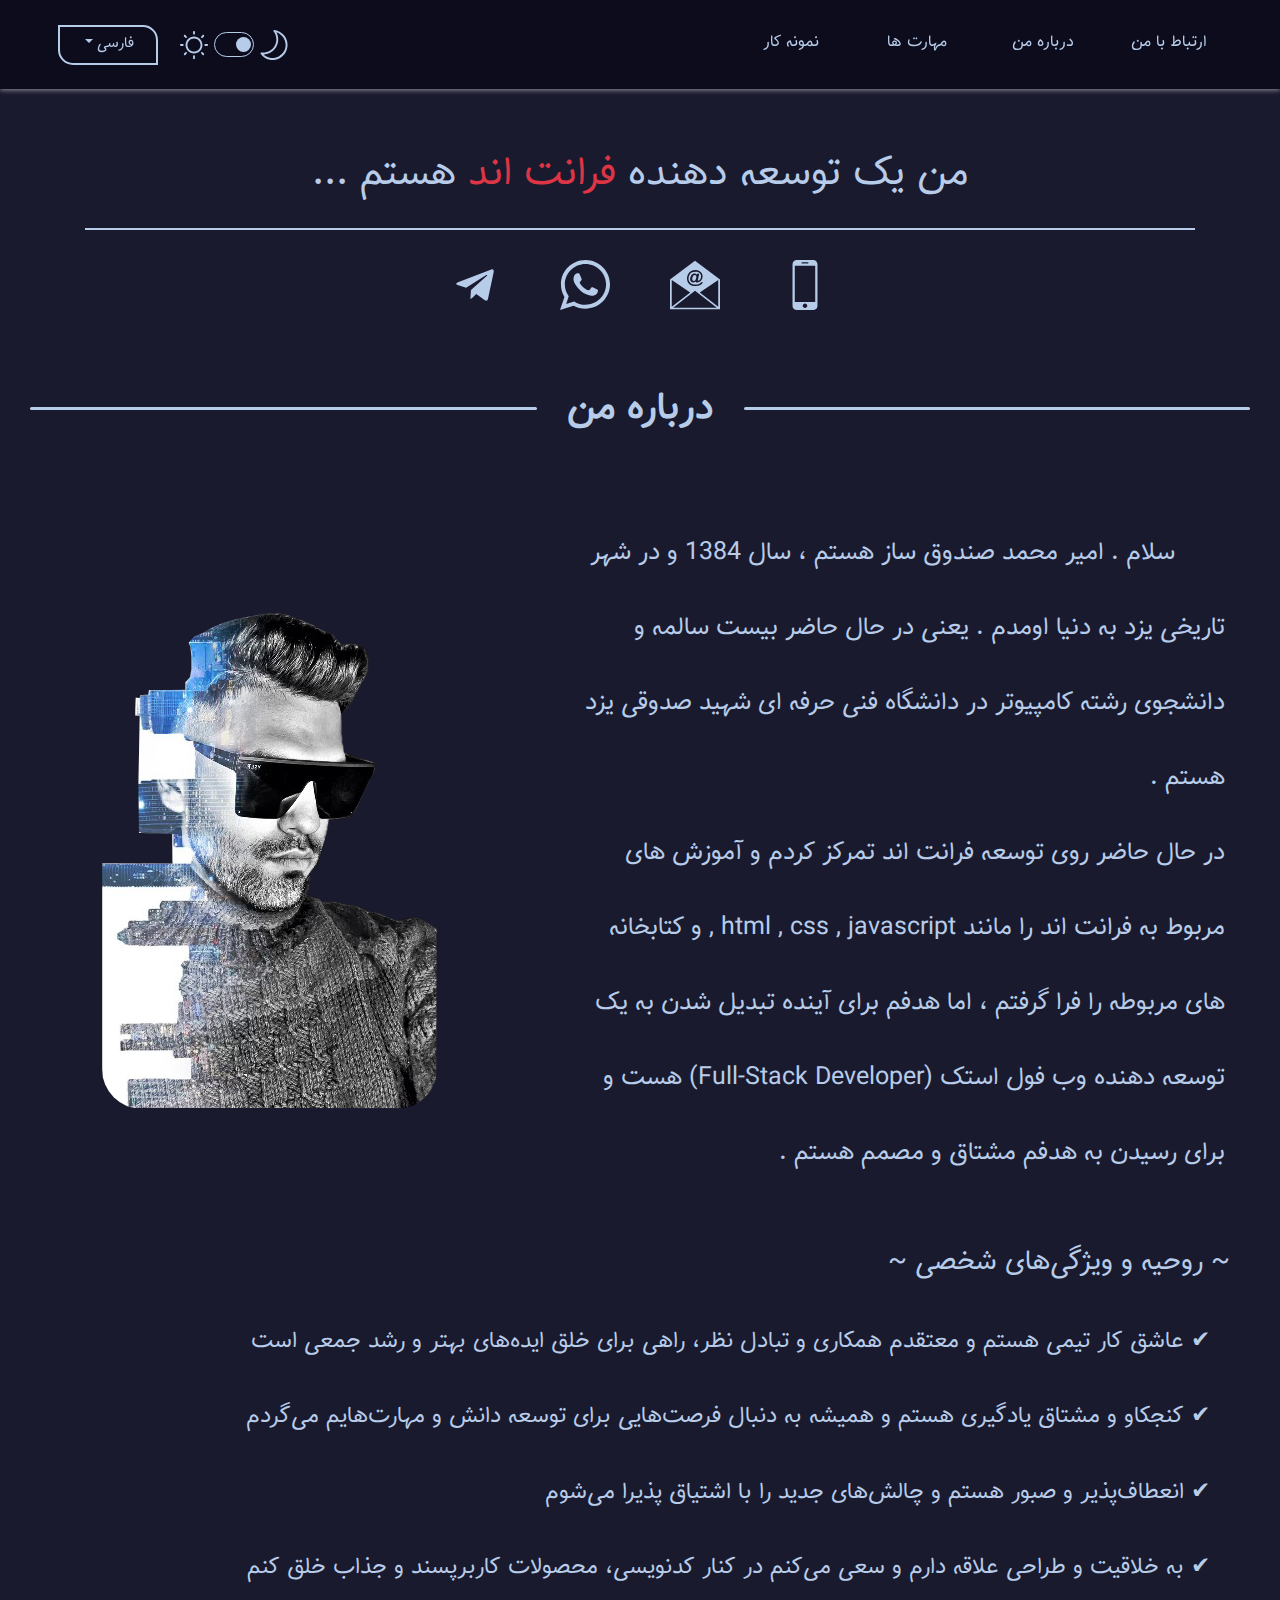
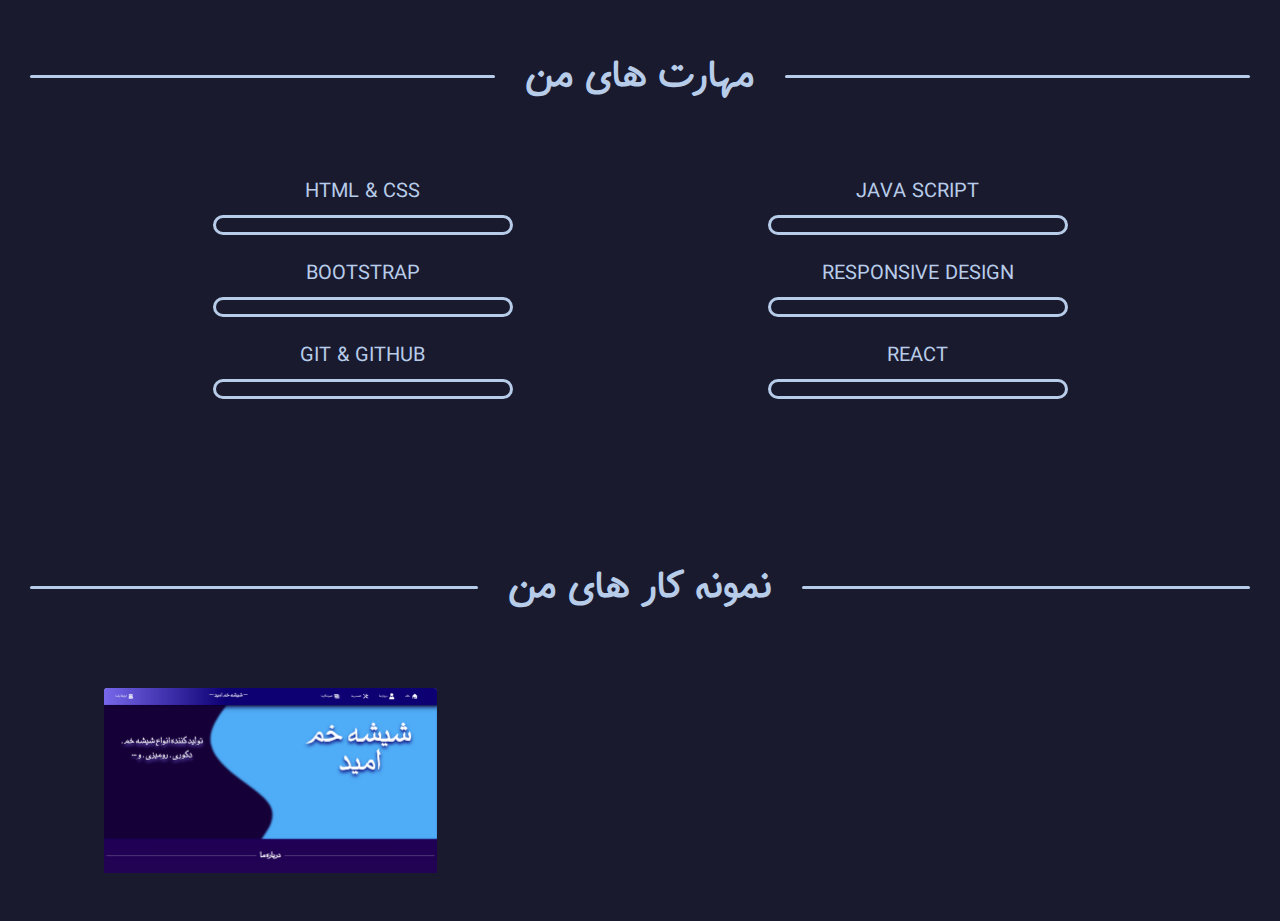
==== commit 3e8aea9d: "#" ====
--- a/index.html
+++ b/index.html
@@ -189,8 +189,6 @@
         <!-- OVERLAY -->
       </nav>
     </header>
-
- 
 
     <!-- BANER SITE -->
 
@@ -493,20 +491,6 @@
             </a>
           </div>
         </div>
-        <div class="col-xl-4 col-lg-4 col-sm-6 col-6 p-0 mt-4">
-          <div class="card sampel m-auto">
-            <a target="_blank" href="https://amireyone.github.io/Shihe_Kham_Omid/">
-              <img src="./img/shishe2.png" class="card-img-top" alt="" />
-            </a>
-          </div>
-        </div>
-        <div class="col-xl-4 col-lg-4 col-sm-6 col-6 p-0 mt-4">
-          <div class="card sampel m-auto">
-            <a  target="_blank" href="https://amireyone.github.io/Shihe_Kham_Omid/">
-              <img src="./img/shishe2.png" class="card-img-top" alt="" />
-            </a>
-          </div>
-        </div>
       </div>
     </section>
 
